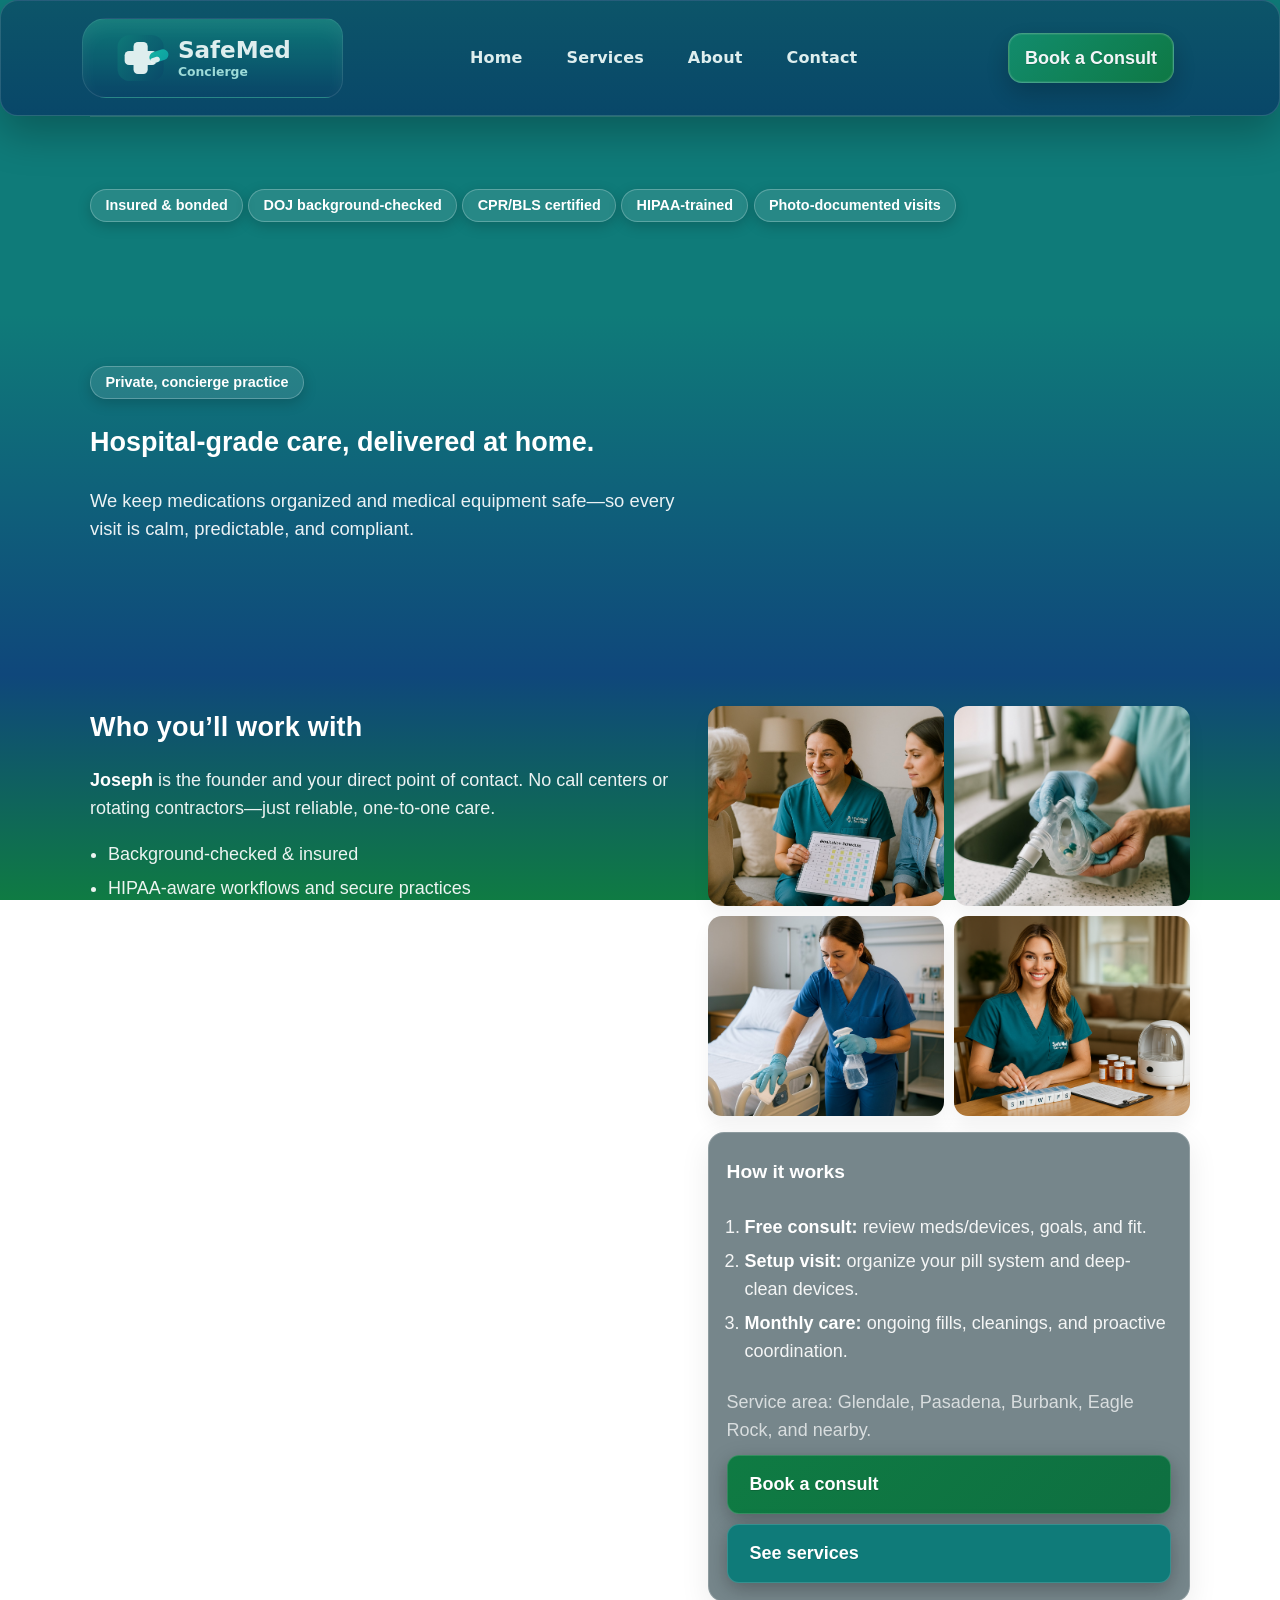
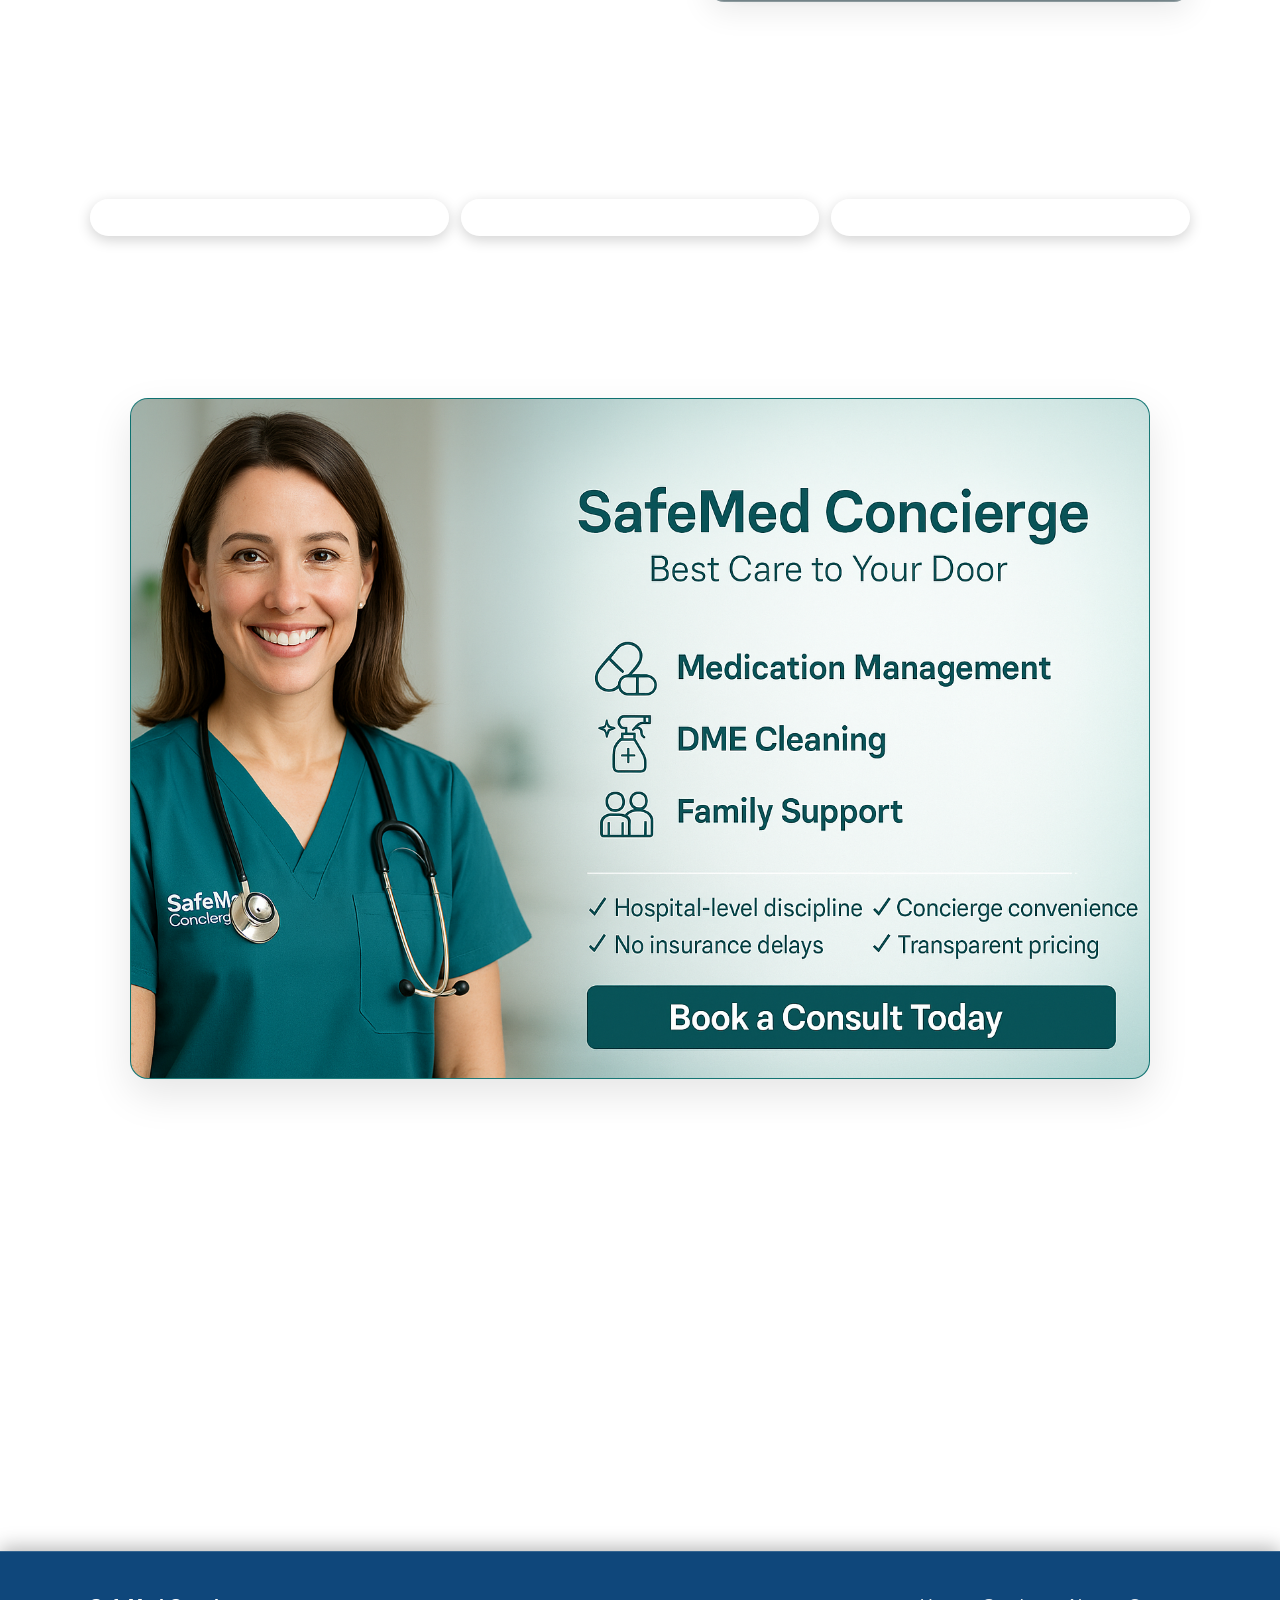
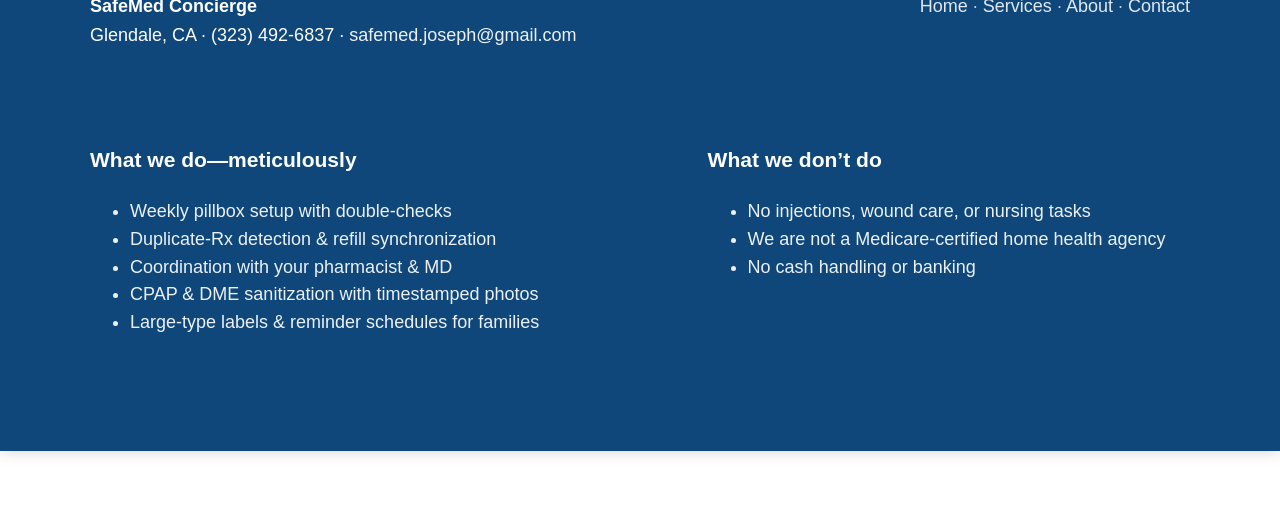
==== about.html @ 83e32b8a "Add files via upload" ====
<!DOCTYPE html>

<html lang="en">
<head>
<meta name="description" content="We combine hospital-level discipline with concierge convenience to help Glendale families manage medications and DME safely.">
  
<!-- Google tag (gtag.js) -->
<script async src="https://www.googletagmanager.com/gtag/js?id=G-FXK9SQSBC2"></script>
<script>
  window.dataLayer = window.dataLayer || [];
  function gtag(){dataLayer.push(arguments);}
  gtag('js', new Date());

  gtag('config', 'G-FXK9SQSBC2');
</script>

<meta charset="utf-8"/>
<meta content="width=device-width, initial-scale=1" name="viewport"/>
<title>About • SafeMed Concierge</title>
<link href="assets/favicon.svg" rel="icon" type="image/svg+xml"/>
<link href="styles.css" rel="stylesheet"/>
<link rel="stylesheet" href="safemed-theme-ART.css?v=20250924">
  <link rel="stylesheet" href="safemed-user-tweaks.css">
</head>
<body>
<!-- SAME HEADER AS HOME -->
<header class="container header-elevated">
  <div class="nav">
    <a class="brand" href="index.html" aria-label="SafeMed home">
      <img src="assets/safemed-logo-final.svg" alt="SafeMed Concierge" style="height:56px;vertical-align:middle">
    </a>

    <nav id="site-nav" class="links" role="navigation">
      <a href="index.html">Home</a>
      <a href="services.html">Services</a>
      <a href="about.html">About</a>
      <a href="contact.html">Contact</a>
    </nav>

    <!-- Right-side controls (desktop+mobile) -->
    <button class="btn cta menu-btn nav-toggle" aria-label="Open menu" aria-controls="site-nav" aria-expanded="false">
      Menu
    </button>
    <a class="btn cta" href="contact.html#book">Book a Consult</a>
  </div>
</header>
<section class="section trust-strip" aria-label="Trust and credentials">
  <div class="container pills">
    <span class="badge">Insured &amp; bonded</span>
    <span class="badge">DOJ background-checked</span>
    <span class="badge">CPR/BLS certified</span>
    <span class="badge">HIPAA-trained</span>
    <span class="badge">Photo-documented visits</span>
  </div>
</section>

<main>
<!-- Hero -->
<section class="section">
<div class="container">
<span class="badge">Private, concierge practice</span>
<h1>Hospital-grade care, delivered at home.</h1>
<p class="lead">We keep medications organized and medical equipment safe—so every visit is calm, predictable, and compliant.</p>
</div>
</section>
<!-- Two-column story + mosaic images -->
<section class="section">
<div class="container grid two">
<div>
<h2>Who you’ll work with</h2>
<p><strong>Joseph</strong> is the founder and your direct point of contact. No call centers or rotating contractors—just reliable, one-to-one care.</p>
<ul class="checklist">
<li>Background-checked &amp; insured</li>
<li>HIPAA-aware workflows and secure practices</li>
<li>Clear documentation after each visit</li>
</ul>
<h2 style="margin-top:24px">Why families choose SafeMed</h2>
<ul class="bullets">
<li><strong>Medication confidence:</strong> weekly pillbox setup, refills &amp; changes, MD/pharmacy coordination, family updates.</li>
<li><strong>DME protected:</strong> hospital-level cleaning for CPAP, nebulizers, mobility gear, and hospital beds.</li>
<li><strong>Concierge access:</strong> fast responses by text/email and predictable scheduling.</li>
</ul>
</div>
<!-- Right column: image mosaic + CTA card -->
<aside>
<div class="about-mosaic">
<img alt="Explaining medication plan to family" src="assets/gallery-01-family-education.jpg"/>
<img alt="Cleaning a CPAP mask" src="assets/gallery-03-cpap-cleaning-sink.jpg"/>
<img alt="Disinfecting hospital bed rail" src="assets/gallery-04-hospital-bed-cleaning-wide.jpg"/>
<!-- REPLACED TILE #4: use a real photo, not the screenshot -->
<img alt="Weekly pillbox setup and medication management" src="assets/PILLORGANIZING.png"/>
</div>
<div class="card" style="padding:18px;margin-top:16px">
<h3>How it works</h3>
<ol class="steps">
<li><strong>Free consult:</strong> review meds/devices, goals, and fit.</li>
<li><strong>Setup visit:</strong> organize your pill system and deep-clean devices.</li>
<li><strong>Monthly care:</strong> ongoing fills, cleanings, and proactive coordination.</li>
</ol>
<p class="muted" style="margin-top:8px">Service area: Glendale, Pasadena, Burbank, Eagle Rock, and nearby.</p>
<div class="stack">
<a class="btn" href="contact.html#book">Book a consult</a>
<a class="btn secondary" href="services.html">See services</a>
</div>
</div>
</aside>
</div>
</section>
<!-- Standards -->
<section class="section">
<div class="container">
<h2>Standards &amp; safety</h2>
<div class="grid" style="grid-template-columns:repeat(3,minmax(0,1fr));gap:12px">
<div class="pill">• Licensed &amp; background-checked</div>
<div class="pill">• HIPAA-aware workflows</div>
<div class="pill">• Hospital-grade cleaning</div>
</div>
</div>
</section>
</main>
<!-- Footer -->

<!-- SM:ABOUT -->
<section class="section">
  <div class="container">
    <figure class="hero"><img src="SAFEMEDABOUTINFO.png" alt="About SafeMed"></figure>
  </div>
</section>
<section class="section">
  <div class="container">
    <h2>Why families choose SafeMed</h2>
    <p class="lead">We combine hospital-level discipline with concierge convenience—without the wait.</p>
    <ul>
      <li><strong>Consistency:</strong> Systems that never let doses slip.</li>
      <li><strong>Safety:</strong> Medical-grade cleaning for the devices your loved one depends on.</li>
      <li><strong>Trust:</strong> Clear communication with families and providers.</li>
    </ul>
  </div>
</section>
<footer class="footer">
<div class="container grid" style="grid-template-columns:1fr auto">
<div>
<strong>SafeMed Concierge</strong><br/>
        Glendale, CA · (323) 492-6837 · <a href="mailto:safemed.joseph@gmail.com">safemed.joseph@gmail.com</a>
</div>
<nav class="muted">
<a href="index.html">Home</a> ·
        <a href="services.html">Services</a> ·
        <a aria-current="page" href="about.html">About</a> ·
        <a href="contact.html">Contact</a>
</nav>
</div>

<section class="section scope" aria-label="Scope of services">
  <div class="container grid two">
    <div>
      <h3>What we do—meticulously</h3>
      <ul>
        <li>Weekly pillbox setup with double-checks</li>
        <li>Duplicate-Rx detection &amp; refill synchronization</li>
        <li>Coordination with your pharmacist &amp; MD</li>
        <li>CPAP &amp; DME sanitization with timestamped photos</li>
        <li>Large-type labels &amp; reminder schedules for families</li>
      </ul>
    </div>
    <div>
      <h3>What we don’t do</h3>
      <ul>
        <li>No injections, wound care, or nursing tasks</li>
        <li>We are not a Medicare-certified home health agency</li>
        <li>No cash handling or banking</li>
      </ul>
    </div>
  </div>
</section>


<div class="sticky-cta" role="region" aria-label="Quick actions">
  <a href="tel:+13234926837" data-ga="call_click">Call</a>
  <a href="sms:+13234926837" data-ga="sms_click">Text</a>
  <a href="contact.html#book" data-ga="consult_click">Free 30-min consult</a>
</div>
<script>
  document.body.classList.add('has-sticky-padding');
</script>

</footer>
<!-- Auto-highlight active nav (works on every page) -->
<script>
    (function() {
      var path = location.pathname.split('/').pop() || 'index.html';
      document.querySelectorAll('.links a').forEach(function(a){
        var href = a.getAttribute('href');
        if (!href) return;
        var clean = href.split('#')[0];
        if (path === clean || (path === 'index.html' && clean === './')) {
          a.classList.add('active');
          a.setAttribute('aria-current','page');
        }
      });
    })();
  <script src="script.js?v=3">
  </script>
</body>
</html>
---- styles.css ----
*{ box-sizing: border-box; }
html{ scroll-behavior: smooth; }
:root{
  --accent: #0c7e80;
  --accent-2: #129ca0;
  --text: #000000;
  --muted: #333333;
  --bg: #ffffff;
  --card: #eaf7f6;
}
body{ font-size: 18px; line-height: 1.7; margin:0; font-family: Inter, system-ui, -apple-system, Segoe UI, Roboto, Arial; color:var(--text); background: #0F7B79 !important;var(--bg); line-height:1.6; }
img{ max-width:100%; height:auto; display:block; }
a{ color:#000; text-decoration:none; }
a:hover{ text-decoration:underline; }
.container{ width:min(1100px,92%); margin-inline:auto; }
.section{ padding: clamp(40px, 6vw, 96px) 0; }
.grid{ display:grid; gap: clamp(16px, 2vw, 28px); }
.btn{
  display:inline-block; padding:14px 22px; border-radius:12px; font-weight:700;
  border:2px solid var(--accent); color:#fff; background: #0F7B79 !important;var(--accent);
  transition: transform .15s ease, box-shadow .2s ease, background .2s ease, color .2s ease;
  box-shadow: 0 6px 18px rgba(0,0,0,.10);
}
.btn.secondary{ background: #0F7B79 !important; #fff; color:#000; border-color:#000; }
.badge{ display:inline-flex; align-items:center; gap:8px; font-weight:600; font-size:.9rem; padding:8px 12px; border-radius:999px; background: #0F7B79 !important; var(--card); color:#000; border:1px solid #c8e8e5; }
header.site{ position:sticky; top:0; z-index:50; backdrop-filter:saturate(150%) blur(6px); background: #0F7B79 !important; rgba(255,255,255,.9); border-bottom:1px solid #e6e8eb; }
.nav{ display:flex; align-items:center; justify-content:space-between; padding:18px 0; }
.nav a.logo{ font-weight:800; font-size:1.25rem; letter-spacing:.3px; color:#000; }
.nav ul{ list-style:none; display:flex; gap:20px; margin:0; padding:0; }
.nav li a{ color:#000; font-weight:600; padding:8px 12px; border-radius:10px; }
.nav li a:hover,.nav li a.active{ background: #0F7B79 !important; var(--card); }
.nav .cta{ margin-left: 8px; }
.mobile-toggle{ display:none; border:0; background: #0F7B79 !important;var(--card); padding:10px 12px; border-radius:10px; }
.mobile-panel{ display:none; } /* hide by default on desktop */
@media (max-width: 860px){
  .nav ul{ display:none; }
  .mobile-toggle{ display:inline-flex; }
  .mobile-panel{ display:none; position:fixed; inset:64px 12px auto 12px; background: #0F7B79 !important;var(--bg); border:1px solid #e6e8eb; border-radius:14px; padding:12px; box-shadow:0 24px 60px rgba(0,0,0,.18); }
  .mobile-panel.open{ display:block; }
  .mobile-panel a{ display:block; padding:14px; border-radius:10px; font-weight:600; color:#000; }
  .mobile-panel a + a{ margin-top:6px; }
  .mobile-panel .btn{ width:100%; text-align:center; margin-top:8px; }
}
.hero{ position:relative; overflow:clip; }
.hero-inner{ display:grid; gap:28px; align-items:center; grid-template-columns: 1.1fr .9fr; }
.hero h1{ font-size: clamp(34px, 5.2vw, 60px); line-height:1.08; letter-spacing:-.02em; margin:0; }
.hero p.lead{ font-size: clamp(16px, 1.6vw, 20px); color: var(--muted); margin:10px 0 0; }
.hero-figure{ border-radius:22px; overflow:hidden; background: #0F7B79 !important; var(--card); box-shadow:0 20px 50px rgba(0,0,0,.12); }
.hero-figure img{ width:100%; height:100%; object-fit:cover; aspect-ratio: 4/3; }
.hero-cta{ display:flex; gap:12px; flex-wrap:wrap; align-items:center; }
@media (max-width:980px){ .hero-inner{ grid-template-columns:1fr; } .hero-figure img{ aspect-ratio:16/10; } }
.cards{ grid-template-columns: repeat(3, 1fr); }
.card{ background: #0F7B79 !important; var(--card); border:1px solid #c8e8e5; border-radius:18px; padding:22px; display:flex; flex-direction:column; gap:10px; color:#000; }
.card h3{ margin:4px 0 0; font-size:1.2rem; }
.card p{ color: var(--muted); margin:0; }
.card .more{ margin-top:auto; font-weight:700; }
@media (max-width:900px){ .cards{ grid-template-columns:1fr 1fr; } }
@media (max-width:600px){ .cards{ grid-template-columns:1fr; } }
.split{ grid-template-columns:1fr 1fr; align-items:center; }
.split .visual{ border-radius:20px; overflow:hidden; background: #0F7B79 !important; var(--card); }
.split .visual img{ aspect-ratio:3/2; object-fit:cover; }
@media (max-width:900px){ .split{ grid-template-columns:1fr; } }
.pricing{ grid-template-columns: repeat(3, 1fr); }
.price{ background: #0F7B79 !important; var(--card); border:1px solid #c8e8e5; border-radius:18px; padding:22px; color:#000; }
.price h3{ margin:0; font-size:1.3rem; }
.price .num{ font-size:2rem; font-weight:800; margin:8px 0; }
.price ul{ margin:0; padding-left:18px; color: var(--muted); }
.price .btn{ width:100%; text-align:center; margin-top:12px; }
@media (max-width:900px){ .pricing{ grid-template-columns:1fr; } }

.quote{ background: #0F7B79 !important; var(--card); border:1px solid #c8e8e5; border-radius:18px; padding:22px; color:#000; }
.quote p{ margin:0; color: var(--muted); }
@media (max-width:900px){  }
.gallery{ grid-template-columns: repeat(4, 1fr); }
.gallery a{ border-radius:14px; overflow:hidden; border:1px solid #c8e8e5; background: #0F7B79 !important; var(--card); }
.gallery img{ aspect-ratio:1/1; object-fit:cover; }
@media (max-width:1024px){ .gallery{ grid-template-columns: repeat(3, 1fr); } }
@media (max-width:720px){ .gallery{ grid-template-columns: repeat(2, 1fr); } }
.contactbox{ background: #0F7B79 !important; linear-gradient(180deg, color-mix(in srgb, var(--accent) 20%, transparent), transparent 60%); border:1px solid #c8e8e5; border-radius:22px; padding: clamp(18px, 3vw, 28px); }
.contactbox .row{ display:grid; grid-template-columns:1fr 1fr; gap:18px; }
.contactbox input,.contactbox textarea{ width:100%; padding:12px 14px; border-radius:10px; border:1px solid #d7dadd; background: #0F7B79 !important;#fff; color:#000; }
.contactbox label{ font-weight:600; }
@media (max-width:720px){ .contactbox .row{ grid-template-columns:1fr; } }
.footer{ padding:40px 0; border-top:1px solid #e6e8eb; color:#333; }
.footer .cols{ display:grid; grid-template-columns:2fr 1fr 1fr; gap:20px; }
.footer a{ color:inherit; }
@media (max-width:860px){ .footer .cols{ grid-template-columns:1fr; } }

@media (max-width: 600px){ h1{ font-size: clamp(30px, 8vw, 44px);} }

/* Badge & card polish */
.card .badge{ align-self:flex-start; margin-bottom: 6px; background: #0F7B79 !important;#e6f4f3; border:1px solid #9fd7d2; color:#000; }
.card h3{ margin-top: 6px; }
.card p{ color:#2e2e2e; }
.card .more{ display:inline-block; margin-top: 10px; }

/* Calendly sizing */
.calendly-inline-widget{ border:1px solid #e6e8eb; border-radius:14px; background: #0F7B79 !important;#fff; }
@media (max-width: 860px){
  .calendly-inline-widget{ height: 920px !important; }
  .grid[style*="grid-template-columns:1.2fr"]{ grid-template-columns: 1fr !important; }
}


/* Equal-height pricing cards */
.pricing .grid{ align-items: stretch; }
.price{ display: flex; flex-direction: column; height: 100%; }
.price h3{ margin-bottom: 8px; }
.price .num{ margin: 6px 0 12px; }
.price ul{ margin: 0 0 18px 0; }
.price .btn{ margin-top: auto; } /* push CTA to bottom so all buttons line up */


/* Testimonials */
.testimonials .quote{background: #0F7B79 !important;#f5fbfb;border:1px solid #d8efed;border-radius:16px;padding:18px;box-shadow:0 10px 18px rgba(0,0,0,.04)}
.testimonials .quote p{margin:0 0 10px 0; font-size:1.02rem; line-height:1.55}
.testimonials .quote footer{color:#4b5563}
@media (max-width: 860px){
  .testimonials .grid{grid-template-columns:1fr !important}
}

/* Contact layout */

.card.mini{background: #0F7B79 !important;#f5fbfb;border:1px solid #d8efed;border-radius:16px;padding:14px;box-shadow:0 10px 18px rgba(0,0,0,.04);text-decoration:none;color:inherit}
.card.mini h4{margin:0 0 6px 0}
.contact-layout{display:grid;grid-template-columns:1fr 1fr;gap:28px;align-items:start}
.contact-pane h2{margin-top:0}
.contactbox form .row{display:grid;grid-template-columns:repeat(2,minmax(0,1fr));gap:12px}
.contactbox input,.contactbox select,.contactbox textarea{width:100%;padding:12px 12px;border:1px solid #d8e0e5;border-radius:12px;background: #0F7B79 !important;#fff}
.contactbox label{font-weight:600}
.contactbox .hint{color:#6b7280;display:block;margin-top:6px}
.muted{color:#6b7280}
.calendly-inline-widget{border:1px solid #e6e8eb;border-radius:14px;background: #0F7B79 !important;#fff}
@media (max-width: 980px){
  .contact-layout{grid-template-columns:1fr}
  .contactbox form .row{grid-template-columns:1fr}
  .calendly-inline-widget{height:980px !important}
}


/* ---- Added by SafeMed update: About + Contact components ---- */
.grid.two{ display:grid; grid-template-columns: 1.1fr .9fr; gap:28px; align-items:start; }
.stack{ display:flex; flex-direction:column; gap:10px; }
.card{ background: #0F7B79 !important;#fff; border:1px solid #e6e8eb; border-radius:16px; box-shadow:0 12px 20px rgba(0,0,0,.05); }
.card .btn{ width:100%; }
.pill{ background: #0F7B79 !important;#f5fbfb; border:1px solid #d8efed; border-radius:999px; padding:8px 12px; display:inline-block; }
.checklist,.bullets,.steps{ margin:10px 0 0 0; padding-left:18px; }
.checklist li,.bullets li,.steps li{ margin:6px 0; }
.lead{ font-size:1.15rem; line-height:1.7; max-width: 60ch; }

/* Contact actions */
.contact-actions{ display:grid; grid-template-columns: repeat(3, minmax(0,1fr)); gap:14px; margin:18px 0 26px; }
.btn.btn-lg{ font-weight:700; padding:14px 18px; border-radius:14px; text-align:center; }
.btn.secondary{ background: #0F7B79 !important;#fff; border:1px solid #cbd5df; color:#0b4c4a; }
.btn.secondary:hover{ background: #0F7B79 !important;#f7fbfb; }

/* Contact layout */
.contact-layout{ display:grid; grid-template-columns: 1fr 1fr; gap:28px; }
.contactbox form .row{ display:grid; grid-template-columns: repeat(2, minmax(0,1fr)); gap:12px; }
.contactbox input,.contactbox select,.contactbox textarea{ width:100%; padding:12px; border:1px solid #d8e0e5; border-radius:12px; background: #0F7B79 !important;#fff; }
.contactbox label{ font-weight:600; }
.muted{ color:#6b7280; }
.calendly-inline-widget{ border:1px solid #e6e8eb; border-radius:14px; background: #0F7B79 !important;#fff; }

@media (max-width: 980px){
  .grid.two{ grid-template-columns: 1fr; }
  .contact-layout{ grid-template-columns: 1fr; }
  .contact-actions{ grid-template-columns: 1fr; }
  .contactbox form .row{ grid-template-columns: 1fr; }
  .calendly-inline-widget{ height:980px !important; }
}


/* ==== SafeMed additions (About + Contact) ==== */

/* Active nav styling helper (works with class="active" OR aria-current) */
.links a.active,.links a[aria-current="page"]{
  background: #0F7B79 !important; #e8f8f6;
  color: #0b4c4a;
  border-radius: 10px;
  padding: 6px 12px;
}

/* Utilities */
.lead{ font-size: 1.15rem; line-height: 1.7; max-width: 60ch; }
.stack{ display: flex; flex-direction: column; gap: 10px; }
.card{ background: #0F7B79 !important;#fff; border:1px solid #e6e8eb; border-radius:16px; box-shadow:0 12px 20px rgba(0,0,0,.06); }
.pill{ background: #0F7B79 !important;#f5fbfb; border:1px solid #d8efed; border-radius:999px; padding:8px 12px; display:inline-block; }

/* About layout */
.grid.two{ display:grid; grid-template-columns: 1.1fr .9fr; gap: 28px; align-items: start; }
.checklist,.bullets,.steps{ margin: 10px 0 0 0; padding-left: 18px; }
.checklist li,.bullets li,.steps li{ margin: 6px 0; }
@media (max-width: 980px){ .grid.two{ grid-template-columns: 1fr; } }

/* Contact actions (big buttons) */
.contact-actions{ display:grid; grid-template-columns: repeat(3, minmax(0,1fr)); gap: 14px; margin: 18px 0 26px; }
.btn.btn-lg{ font-weight: 700; padding: 14px 18px; border-radius: 14px; text-align: center; }
.btn.secondary{ background: #0F7B79 !important;#fff; border:1px solid #cbd5df; color:#0b4c4a; }
.btn.secondary:hover{ background: #0F7B79 !important;#f7fbfb; }

/* Contact form + Calendly layout */
.contact-layout{ display:grid; grid-template-columns: 1fr 1fr; gap: 28px; align-items: start; }
.contactbox form .row{ display:grid; grid-template-columns: repeat(2, minmax(0,1fr)); gap: 12px; }
.contactbox input,.contactbox select,.contactbox textarea{ width:100%; padding:12px; border:1px solid #d8e0e5; border-radius:12px; background: #0F7B79 !important;#fff; }
.contactbox label{ font-weight: 600; }
.muted{ color:#6b7280; }
.calendly-inline-widget{ border:1px solid #e6e8eb; border-radius:14px; background: #0F7B79 !important;#fff; }

@media (max-width: 980px){
  .contact-actions{ grid-template-columns: 1fr; }
  .contact-layout{ grid-template-columns: 1fr; }
  .contactbox form .row{ grid-template-columns: 1fr; }
  .calendly-inline-widget{ height: 980px !important; }
}


/* Active nav helper — identical look across pages */
.links a.active,.links a[aria-current="page"]{
  background: #0F7B79 !important;#e8f8f6;
  color:#0b4c4a;
  border-radius:10px;
  padding:6px 12px;
}

/* Layout utilities */
.lead{ font-size:1.15rem; line-height:1.7; max-width:60ch; }
.stack{ display:flex; flex-direction:column; gap:10px; }
.card{ background: #0F7B79 !important;#fff; border:1px solid #e6e8eb; border-radius:16px; box-shadow:0 12px 20px rgba(0,0,0,.06); }
.pill{ background: #0F7B79 !important;#f5fbfb; border:1px solid #d8efed; border-radius:999px; padding:8px 12px; display:inline-block; }

/* About */
.grid.two{ display:grid; grid-template-columns:1.1fr .9fr; gap:28px; align-items:start; }
.about-mosaic{
  display:grid; grid-template-columns:1fr 1fr; gap:10px;
}
.about-mosaic img{
  width:100%; height:200px; object-fit:cover; border-radius:14px;
  box-shadow:0 10px 18px rgba(0,0,0,.05);
}
@media (max-width:980px){
  .grid.two{ grid-template-columns:1fr; }
  .about-mosaic img{ height:160px; }
}

/* Contact big buttons + layout */
.contact-actions{ display:grid; grid-template-columns:repeat(3,minmax(0,1fr)); gap:14px; margin:18px 0 26px; }
.btn.btn-lg{ font-weight:700; padding:14px 18px; border-radius:14px; text-align:center; }
.btn.secondary{ background: #0F7B79 !important;#fff; border:1px solid #cbd5df; color:#0b4c4a; }
.btn.secondary:hover{ background: #0F7B79 !important;#f7fbfb; }

.contact-layout{ display:grid; grid-template-columns:1fr 1fr; gap:28px; align-items:start; }
.contactbox form .row{ display:grid; grid-template-columns:repeat(2,minmax(0,1fr)); gap:12px; }
.contactbox input,.contactbox select,.contactbox textarea{ width:100%; padding:12px; border:1px solid #d8e0e5; border-radius:12px; background: #0F7B79 !important;#fff; }
.contactbox label{ font-weight:600; }
.muted{ color:#6b7280; }
.calendly-inline-widget{ border:1px solid #e6e8eb; border-radius:14px; background: #0F7B79 !important;#fff; }

@media (max-width:980px){
  .contact-actions{ grid-template-columns:1fr; }
  .contact-layout{ grid-template-columns:1fr; }
  .contactbox form .row{ grid-template-columns:1fr; }
  .calendly-inline-widget{ height:980px !important; }
}


/* Active nav, consistent across pages */
.links a.active,.links a[aria-current="page"]{
  background: #0F7B79 !important;#e8f8f6;
  color:#0b4c4a;
  border-radius:10px;
  padding:6px 12px;
}

/* About layout + mosaic */
.grid.two{display:grid;grid-template-columns:1.1fr .9fr;gap:28px;align-items:start}
.about-mosaic{display:grid;grid-template-columns:1fr 1fr;gap:10px}
.about-mosaic img{width:100%;height:200px;object-fit:cover;border-radius:14px;box-shadow:0 10px 18px rgba(0,0,0,.05)}
@media (max-width:980px){.grid.two{grid-template-columns:1fr}.about-mosaic img{height:160px}}


/* --- UNIFIED ACTIVE TAB --- */
.nav .links a{ border-radius: 12px; padding: 6px 12px; }
.nav .links a.active,.nav .links a[aria-current="page"]{
  background: #0F7B79 !important; #e8f8f6 !important;
  color: #0b4c4a !important;
  box-shadow: inset 0 0 0 1px rgba(11,76,74,.08);
}

/* optional: subtle hover for non-active tabs */
.nav .links a:not(.active):hover{ background: #0F7B79 !important; rgba(11,76,74,.06); }


/* -------- NAV: Uniform text + active "shelf" pill -------- */
.nav{ display:flex; align-items:center; justify-content:space-between; gap:20px; }
.nav .links{ display:flex; align-items:center; gap:28px; }

.nav .links a{
  display:inline-flex; align-items:center; justify-content:center;
  padding:8px 14px; border-radius:12px;
  font-size:16px; line-height:1; font-weight:600; letter-spacing:.01em;
  color:#0a0f14; text-decoration:none; transition:all .18s ease;
}

/* Hover for non-active */
.nav .links a:not(.active):hover{ background: #0F7B79 !important;rgba(11,76,74,.06); }

/* Active mint pill + little shelf shadow */
.nav .links a.active,.nav .links a[aria-current="page"]{
  background: #0F7B79 !important;#e8f8f6; color:#0b4c4a;
  box-shadow:
    0 1px 0 rgba(11,76,74,.05) inset,
    0 10px 18px rgba(11,76,74,.14); /* <-- the small "shelf" */
}

/* CTA stays teal, consistent sizing */
.btn.cta{
  padding:14px 22px; border-radius:14px; font-weight:700;
  background: #0F7B79 !important;#0f7b79; color:#fff; text-decoration:none;
  box-shadow:0 14px 26px rgba(15,123,121,.25);
}
.btn.cta:hover{ filter:brightness(1.06); }

/* Optional: a faint bar shadow under the whole header */


/* Mobile button resize */
@media (max-width: 768px){
  .btn.cta{
    font-size: 15px;
    padding: 10px 16px;
    border-radius: 10px;
  }
}

/* Page background */
body{
  background: #0F7B79 !important; linear-gradient(180deg, #f9fdfd 0%, #f1f8f8 100%);
  background-attachment: fixed;
  font-family: 'Inter', sans-serif;
}

/* ============ Background (force it) ============ */
html, body {
  min-height: 100%;
  background: #0F7B79 !important;
    radial-gradient(900px 520px at 15% -10%, #f0faf8 0%, transparent 60%),
    radial-gradient(1100px 700px at 115% -20%, #eef7f6 0%, transparent 70%),
    linear-gradient(180deg, #fbfefe 0%, #f3f9f8 100%);
  background-attachment: fixed !important;
}

/* ============ Nav base ============ */
.nav{display:flex;align-items:center;justify-content:space-between;gap:18px}
.nav .links{display:flex;align-items:center;gap:28px}
.nav .links a{
  display:inline-flex;align-items:center;justify-content:center;
  padding:8px 14px;border-radius:12px;
  font:600 16px/1 system-ui,-apple-system,"Segoe UI",Roboto,Inter,sans-serif;
  color:#0a0f14;text-decoration:none;transition:all .18s
}
.nav .links a:not(.active):hover{background: #0F7B79 !important;rgba(11,76,74,.06)}
.nav .links a.active,
.nav .links a[aria-current="page"]{
  background: #0F7B79 !important;#e8f8f6;color:#0b4c4a;
  box-shadow:0 1px 0 rgba(11,76,74,.05) inset,0 10px 18px rgba(11,76,74,.14)
}
.header-elevated{box-shadow:0 12px 24px -18px rgba(0,0,0,.25)}

/* CTA + Menu button (same size) */
.btn.cta{
  padding:14px 22px;border-radius:14px;font-weight:700;
  background: #0F7B79 !important;#0f7b79;color:#fff;text-decoration:none;border:0;cursor:pointer;
  box-shadow:0 14px 26px rgba(15,123,121,.25)
}
.btn.cta:hover{filter:brightness(1.06)}
.menu-btn{display:none} /* hidden on desktop */

/* MOBILE */
@media (max-width:768px){
  .menu-btn{display:inline-block}
  .btn.cta{font-size:15px;padding:10px 16px;border-radius:10px} /* both buttons shrink */
  .nav{gap:10px}

  /* dropdown menu sheet */
  .nav .links{
    position:fixed; top:72px; right:16px; left:16px; z-index:1000;
    flex-direction:column; gap:10px; padding:14px;
    background: #0F7B79 !important;#fff; border:1px solid #e6e8eb; border-radius:16px;
    box-shadow:0 24px 40px rgba(0,0,0,.12);
    transform:translateY(-12px); opacity:0; pointer-events:none; transition:.18s
  }
  .nav .links.open{transform:translateY(0); opacity:1; pointer-events:auto}
  .nav .links a{width:100%; justify-content:flex-start; padding:12px 14px; font-size:16px}
  body.no-scroll{overflow:hidden}
}

body {
  background: #0F7B79 !important; url('A_digital_image_features_a_deep_red_textured_backg.png') no-repeat center center fixed;
  background-size: cover;
}

body, p, h1, h2, h3, h4, h5, h6, a, li, span { color: #FFFFFF !important; }

/* ---- Mobile Dropdown Menu Fix ---- */
@media (max-width: 768px) {
  nav ul {
    background-color: #ffffff !important; /* white background */
    border-radius: 6px;
    box-shadow: 0px 4px 12px rgba(0,0,0,0.1);
  }

  nav ul li a {
    color: #0F7B79 !important; /* teal brand color */
    font-weight: 600;
  }

  nav ul li a:hover {
    background-color: #f0f0f0; /* light gray hover */
    color: #0F477 !important; /* darker teal */
  }
}


/* Sticky CTA */
.sticky-cta{position:fixed;bottom:0;left:0;right:0;z-index:999;background:#0F7B79;color:#fff;display:flex;gap:12px;justify-content:center;align-items:center;padding:10px 12px;box-shadow:0 -4px 12px rgba(0,0,0,.15)}
.sticky-cta a{color:#fff;text-decoration:none;border:1px solid rgba(255,255,255,.6);padding:8px 12px;border-radius:8px;font-weight:600}
@media (min-width:900px){.sticky-cta{display:none}}
body.has-sticky-padding{padding-bottom:64px}


/* Mobile safe-area refinements */
@media (max-width: 899px){
  .sticky-cta{
    padding-bottom: calc(10px + env(safe-area-inset-bottom));
  }
  body.has-sticky-padding{
    padding-bottom: calc(72px + env(safe-area-inset-bottom));
  }
}
/* Prevent overlap with page footer buttons */
.footer { padding-bottom: 24px; }
---- safemed-theme-ART.css ----
/* === SafeMed ART Override (2025-09-24) ===
   Palette: #0F7B79 (teal), #0F477B (navy), #0F7B43 (green)
   Goal: Only color changes, keep layout. Highest precedence via !important.
*/
:root{
  --sm-teal:#0F7B79;
  --sm-navy:#0F477B;
  --sm-green:#0F7B43;
  --sm-text:#ffffff;
  --sm-dim:rgba(255,255,255,.85);
  --sm-glass:rgba(255,255,255,.08);
  --sm-line:rgba(255,255,255,.18);
}

/* Global text white & base bg fallback */
html, body{ color:var(--sm-text) !important; background:var(--sm-teal) !important; }
body *{ color:var(--sm-text) !important; }
a{ color:var(--sm-text) !important; }
a:hover{ opacity:.92; }

/* Header / nav */
header, .site-header, .header, .header-elevated, .topbar, nav, .navbar{
  background:var(--sm-navy) !important;
  border-bottom:1px solid var(--sm-line) !important;
}

/* Hero */
.hero, .hero-section, .masthead, .hero-wrap, .page-hero{
  background:
    radial-gradient(1000px 500px at 20% -10%, rgba(255,255,255,.12), transparent 60%),
    var(--sm-teal) !important;
  box-shadow: inset 0 -1px 0 var(--sm-line);
}

/* Footer */
footer, .site-footer{
  background:var(--sm-green) !important;
  border-top:1px solid var(--sm-line) !important;
}

/* Alternating main sections – Teal → Navy → Green */
main > section:nth-of-type(3n+1){ background:var(--sm-teal) !important; }
main > section:nth-of-type(3n+2){ background:var(--sm-navy) !important; }
main > section:nth-of-type(3n){   background:var(--sm-green) !important; }

/* Page-specific (only applies if present) */
#about, .about, .story{ background:var(--sm-navy) !important; }
#services, .services{ background:var(--sm-green) !important; }
#plans, .plans, #pricing, .pricing{ background:var(--sm-teal) !important; }
#contact, .contact{ background:var(--sm-navy) !important; }
#testimonials, .testimonials{ background:var(--sm-teal) !important; }

/* Neutralize lingering light surfaces so content isn't floating white */
.white, .bg-white, .bg-light, .surface, .card-surface,
*[style*="background: #fff"],
*[style*="background:#fff"],
*[style*="background-color: #fff"],
*[style*="background-color:#fff"]{
  background:var(--sm-glass) !important;
  color:var(--sm-text) !important;
}
/* Cards / panels / boxes */
.card, .box, .panel, .feature, .pricing-card, .testimonial,
.cta-box, .info-box, .plan, .service-card, .grid-card{
  background:var(--sm-glass) !important;
  border:1px solid var(--sm-line) !important;
  box-shadow:0 6px 24px rgba(0,0,0,.25);
}

/* Buttons */
button, .btn, .button, .cta, .cta-button, input[type="submit"]{
  background:linear-gradient(135deg, var(--sm-teal), var(--sm-green)) !important;
  border:1px solid var(--sm-line) !important;
}
button:hover, .btn:hover, .button:hover, .cta:hover, .cta-button:hover, input[type="submit"]:hover{
  background:linear-gradient(135deg, var(--sm-green), var(--sm-teal)) !important;
}

/* Forms */
input, textarea, select{
  background:rgba(0,0,0,.25) !important;
  border:1px solid var(--sm-line) !important;
  color:var(--sm-text) !important;
}
::placeholder{ color:rgba(255,255,255,.75) !important; }

/* Tables and dividers */
table, th, td{ border-color:var(--sm-line) !important; }
thead, th{ background:var(--sm-navy) !important; }
hr{ border-color:var(--sm-line) !important; opacity:1 !important; }



/* === Hotfix: Header bar width & corners; container backgrounds (2025-09-24) === */
/* Make header/nav a full-width solid bar without rounded corners or inner boxes */
header, .site-header, .header, .header-elevated, .topbar, nav, .navbar {
  background: var(--sm-navy) !important;
  border-radius: 0 !important;
  box-shadow: none !important;
}

/* Any nested container inside header should be transparent so the bar isn't a rounded box */
header .container, .site-header .container, nav .container, .navbar .container {
  background: transparent !important;
  box-shadow: none !important;
  border: 0 !important;
}

/* Remove any stray background/border on logo area so it sits on the navy bar cleanly */
.logo, .brand, .site-brand, .brand-wrap {
  background: transparent !important;
  border: 0 !important;
  box-shadow: none !important;
}

/* Ensure body doesn't tint the top behind header */
html, body {
  background: linear-gradient(180deg, #0F7B79 0%, #0F7B79 35%, #0F477B 75%, #0F7B43 100%) fixed !important;
}

/* Hero spacing surfaces stay transparent (no green/teal boxes) */
.hero, .hero-section, .masthead, .hero-wrap, .page-hero {
  background:
    radial-gradient(1000px 500px at 20% -10%, rgba(255,255,255,.10), transparent 60%),
    var(--sm-teal) !important;
}

/* Prevent pill/badge shells from turning opaque teal; keep glass look */
.badge, .pill, .tag {
  background: rgba(255,255,255,0.10) !important;
  border: 1px solid rgba(255,255,255,0.22) !important;
}

/* Keep buttons readable on any section color */
button, .btn, .button, .cta, .cta-button, input[type="submit"] {
  color: #ffffff !important;
  text-shadow: 0 1px 0 rgba(0,0,0,0.15);
}



/* === SafeMed Refined Palette v2 (2025-09-24) ===
   Color-theory approach:
   - Dominant: Teal (#0F7B79) for large surfaces (calm, trustworthy)
   - Structural: Navy (#0F477B) for header/footer and strong anchors
   - Accent: Green (#0F7B43) only for CTAs, highlights, and success
   - Depth: Use subtle tints/shadows of palette for cards, not full blocks
   - Readability: Headings pure white, body off-white to reduce glare
*/

:root{
  --sm-teal:  #0F7B79; /* primary surface */
  --sm-navy:  #0F477B; /* structure */
  --sm-green: #0F7B43; /* accent */
  --sm-white: #FFFFFF;
  --sm-off:   rgba(255,255,255,0.92);
  --sm-muted: rgba(255,255,255,0.72);
  --sm-glass: rgba(6, 35, 45, 0.55);        /* deep teal glass */
  --sm-edge:  rgba(255,255,255,0.16);       /* subtle borders */
  --sm-shadow: rgba(0,0,0,0.28);
  --sm-focus: #D8FFF4;
}

/* RESET previous heavy overrides to clean slate */
main > section:nth-of-type(3n+1),
main > section:nth-of-type(3n+2),
main > section:nth-of-type(3n),
.section-teal, .section-navy, .section-green,
#about, .about, .story,
#services, .services,
#plans, .plans, #pricing, .pricing,
#contact, .contact,
#testimonials, .testimonials {
  background: transparent !important;
}

/* Base canvas: soft teal field, subtle vignette for depth */
html, body {
  background:
    radial-gradient(1200px 600px at 20% -15%, rgba(255,255,255,0.10), transparent 60%),
    linear-gradient(180deg, #0F6F6D 0%, #0F7B79 40%, #0E6A69 100%);
  color: var(--sm-off) !important;
}

/* Typography balance */
h1, h2, h3, h4, h5, h6 { color: var(--sm-white) !important; }
p, li, dt, dd, small, label, input, textarea, select, a, span { color: var(--sm-off) !important; }
.muted, .subtle, .help-text { color: var(--sm-muted) !important; }

/* Header/Footer as structural navy bars */
header, .site-header, .header, .header-elevated, .topbar, nav, .navbar {
  background: var(--sm-navy) !important;
  border: 0 !important;
  border-bottom: 1px solid var(--sm-edge) !important;
  box-shadow: 0 6px 22px var(--sm-shadow);
}
footer, .site-footer {
  background: var(--sm-navy) !important;
  border-top: 1px solid var(--sm-edge) !important;
  box-shadow: 0 -4px 18px var(--sm-shadow);
}
header .container, nav .container { background: transparent !important; }

/* Hero uses lighter teal wash; keep image/cards readable on top */
.hero, .hero-section, .masthead, .hero-wrap, .page-hero {
  background:
    radial-gradient(1400px 600px at 15% -10%, rgba(255,255,255,0.12), transparent 65%),
    linear-gradient(135deg, #12807E 0%, #0F7B79 60%);
  box-shadow: inset 0 -1px 0 var(--sm-edge);
}

/* Section blocks: keep on teal canvas; use glass cards for contrast */
section, .section, .content-section {
  background: transparent !important;
}

/* Cards and panels (the primary readable surfaces) */
.card, .box, .panel, .feature, .pricing-card, .testimonial, .cta-box, .info-box, .plan, .service-card, .grid-card {
  background: var(--sm-glass) !important;
  border: 1px solid var(--sm-edge) !important;
  box-shadow: 0 10px 28px var(--sm-shadow);
  backdrop-filter: saturate(120%) blur(2px);
}

/* Primary/secondary buttons — accent green used tastefully */
button, .btn, .button, .cta, .cta-button, input[type="submit"] {
  background: linear-gradient(135deg, var(--sm-green), #0E6F41) !important;
  color: var(--sm-white) !important;
  border: 1px solid var(--sm-edge) !important;
  box-shadow: 0 6px 20px var(--sm-shadow);
}
.btn-secondary, .button.secondary, .ghost, .outline {
  background: linear-gradient(135deg, #103C6A, var(--sm-navy)) !important;
  color: var(--sm-white) !important;
  border: 1px solid var(--sm-edge) !important;
}

button:hover, .btn:hover, .button:hover, .cta:hover, .cta-button:hover, input[type="submit"]:hover {
  filter: brightness(1.04) saturate(1.05);
}
button:active, .btn:active { transform: translateY(1px); }

/* Badges/pills — glassy, not opaque blobs */
.badge, .pill, .tag {
  background: rgba(255,255,255,0.10) !important;
  border: 1px solid rgba(255,255,255,0.22) !important;
  color: var(--sm-white) !important;
}

/* Tables and forms tuned for dark-teal surfaces */
table, th, td { border-color: var(--sm-edge) !important; color: var(--sm-off) !important; }
thead, th { background: linear-gradient(135deg, var(--sm-navy), #103C6A) !important; color: var(--sm-white) !important; }

input, textarea, select {
  background: rgba(0,0,0,0.24) !important;
  border: 1px solid var(--sm-edge) !important;
  color: var(--sm-white) !important;
}
::placeholder { color: rgba(255,255,255,0.75) !important; }

/* Links and focus states for accessibility */
a { text-decoration-color: var(--sm-muted) !important; }
a:hover { text-decoration-color: var(--sm-white) !important; }
:focus-visible {
  outline: 2px solid var(--sm-focus) !important;
  outline-offset: 2px !important;
}

/* Kill leftover white/light boxes from older styles */
.white, .bg-white, .bg-light, .surface, .card-surface,
*[style*="background: #fff"], *[style*="background:#fff"],
*[style*="background-color: #fff"], *[style*="background-color:#fff"] {
  background: var(--sm-glass) !important;
  color: var(--sm-off) !important;
}



/* === Polish Pack v3 — smooth chips, testimonials, mobile (2025-09-24) === */

/* NAV — remove harsh underline and blocky pill */
.nav, .navbar, nav { border-bottom: 0 !important; }
.nav a, .navbar a, nav a {
  text-decoration: none !important;
  opacity: .95;
}
.nav a:hover, .navbar a:hover, nav a:hover { opacity: 1; }
.nav .active, .navbar .active, nav .active,
.nav a[aria-current="page"], .navbar a[aria-current="page"] {
  background: rgba(255,255,255,.10) !important;
  border: 1px solid rgba(255,255,255,.20) !important;
  border-radius: 999px !important;
  box-shadow: 0 6px 18px rgba(0,0,0,.18) !important;
  padding: .4rem .9rem !important;
}

/* Primary CTA button – softer, less blocky */
header .cta, header .cta-button, .nav .cta, .cta-primary {
  background: linear-gradient(135deg, #13906D, #0F7B43) !important;
  border: 1px solid rgba(255,255,255,.22) !important;
  border-radius: 14px !important;
  box-shadow: 0 10px 24px rgba(0,0,0,.22), 0 0 0 1px rgba(255,255,255,.08) inset !important;
  padding: .6rem 1rem !important;
}

/* BADGE / BUBBLE chips — lighter border, softer background */
.badge, .pill, .tag, .chip {
  background: rgba(255,255,255,.10) !important;
  border: 1px solid rgba(255,255,255,.24) !important;
  border-radius: 999px !important;
  box-shadow: 0 4px 14px rgba(0,0,0,.18) !important;
  padding: .45rem .9rem !important;
  line-height: 1.15 !important;
}

/* TESTIMONIALS — elegant glass cards; remove dark name strip */
.testimonial, .quote-card, .review-card {
  background: linear-gradient(180deg, rgba(6,35,45,.55), rgba(6,35,45,.45)) !important;
  border: 1px solid rgba(255,255,255,.18) !important;
  border-radius: 16px !important;
  box-shadow: 0 12px 30px rgba(0,0,0,.28) !important;
  padding: 1.1rem 1.25rem !important;
}
.testimonial .attribution, .quote-card .attribution, .review-card .attribution {
  display: inline-flex !important;
  align-items: center;
  gap: .5rem;
  margin-top: .9rem;
  background: transparent !important;
  border: 0 !important;
  padding: 0 !important;
}
.testimonial .attribution::before,
.quote-card .attribution::before,
.review-card .attribution::before {
  content: "";
  width: .55rem; height: .55rem;
  border-radius: 999px;
  background: #0F7B43; /* green accent dot */
  box-shadow: 0 0 0 2px rgba(255,255,255,.18);
}
.testimonial .name, .quote-card .name, .review-card .name {
  font-weight: 700;
  color: #FFFFFF !important;
}
.testimonial .loc, .quote-card .loc, .review-card .loc {
  color: rgba(255,255,255,.85) !important;
  font-weight: 500;
}

/* If old stripe element exists, hide it cleanly */
.testimonial .stripe, .quote-card .stripe, .review-card .stripe { display:none !important; }

/* LAYOUT: testimonial grid spacing & responsiveness */
.testimonials .grid, .quotes .grid, .reviews .grid {
  gap: 1.25rem !important;
}
@media (max-width: 900px) {
  .testimonials .grid, .quotes .grid, .reviews .grid {
    grid-template-columns: 1fr !important;
    gap: 1rem !important;
  }
  .badge, .pill, .tag, .chip {
    padding: .35rem .75rem !important;
    font-size: .92rem !important;
    box-shadow: 0 3px 10px rgba(0,0,0,.18) !important;
  }
  header .cta, header .cta-button, .nav .cta, .cta-primary {
    padding: .5rem .8rem !important;
    border-radius: 12px !important;
  }
  .nav .active, .navbar .active, nav .active { padding: .35rem .75rem !important; }
}

/* MICRO-DETAILS: soften card corners & borders globally */
.card, .box, .panel, .feature, .pricing-card, .cta-box, .info-box, .plan, .service-card, .grid-card {
  border-radius: 16px !important;
  border-color: rgba(255,255,255,.18) !important;
}

/* ---- Mobile Dropdown Menu Fix ---- */
@media (max-width: 768px) {
  nav ul {
    background-color: #ffffff !important; /* white background */
    border-radius: 6px;
    box-shadow: 0px 4px 12px rgba(0,0,0,0.1);
  }

  nav ul li a {
    color: #0F7B79 !important; /* teal brand color */
    font-weight: 600;
  }

  nav ul li a:hover {
    background-color: #f0f0f0; /* light gray hover */
    color: #0F477 !important; /* darker teal */
  }
}
---- safemed-user-tweaks.css ----
/* === SafeMed user-tweaks (proposed) ===================================== */

/* Round & blend the top header ribbon */
.container.header-elevated{
  background: rgba(6,56,74,.88); /* deep teal/navy blend */
  border-radius: 16px;
  padding: 8px 16px;
  box-shadow: 0 18px 40px rgba(0,0,0,.22);
  border: 1px solid rgba(255,255,255,.12);
}
@media (max-width: 640px){
  .container.header-elevated{ border-radius: 14px; padding: 6px 10px; }
}

/* Make the inline logo bigger (overrides inline height) */
.brand img{ height: 64px !important; }
@media (max-width: 640px){
  .brand img{ height: 52px !important; }
}

/* Subtle hover for nav links so they blend instead of looking like hard chips */
.container.header-elevated .links a{
  color: #eaf7f6;
  padding: 8px 12px;
  border-radius: 10px;
}
.container.header-elevated .links a:hover{
  background: rgba(255,255,255,.10);
  text-decoration: none;
}

/* Book a Consult button — reduce size on small screens */
@media (max-width: 640px){
  .container.header-elevated .btn.cta{
    font-size: 14px;
    padding: 8px 12px;
    border-radius: 12px;
    border-width: 1px;
    box-shadow: 0 8px 16px rgba(0,0,0,.16);
  }
  .container.header-elevated .nav{ gap: 8px; }
}

/* ===== Testimonials redesign (cards + author chip) ===== */
.section.testimonials h2{ color:#ffffff; }

/* grid */
.t-grid{ display:grid; grid-template-columns:repeat(2,minmax(0,1fr)); gap:24px; }
@media (max-width: 900px){ .t-grid{ grid-template-columns:1fr; } }

/* card */
.t-card{
  position: relative;
  padding: 22px 22px 18px;
  border-radius: 18px;
  background:
    radial-gradient(130% 120% at 50% 0%, rgba(255,255,255,.075) 0%, rgba(255,255,255,0) 38%),
    linear-gradient(180deg, rgba(15,123,121,.92) 0%, rgba(9,69,104,.90) 100%);
  border: 1px solid rgba(255,255,255,.20);
  box-shadow: 0 18px 48px rgba(0,0,0,.22), inset 0 -12px 24px rgba(0,0,0,.18);
  color:#f2fbfb;
}
.t-quote{ font-size: 1.16rem; line-height: 1.6; margin: 0 0 18px; }

/* author chip replaces the long bar */
.t-author{ display:flex; align-items:center; gap:12px; }
.t-author .chip{
  display:inline-flex; align-items:center; gap:8px;
  padding: 8px 12px; border-radius: 12px;
  background:#0b3a6d; color:#fff;
  box-shadow: 0 10px 18px rgba(0,0,0,.20);
}
.t-author .chip strong{ color:#fff; }
.t-author .place{ opacity:.9; }


/* === SafeMed Tweaks: header blend + gallery contain ==================== */

/* Rounded, floating top bar */
.container.header-elevated{
  background: rgba(13, 83, 104, .92);
  border-radius: 16px;
  padding: 8px 16px;
  box-shadow: 0 18px 40px rgba(0,0,0,.22);
  border: 1px solid rgba(255,255,255,.12);
}

/* Ensure the brand logo shows at a consistent size */
.brand img{ height: 64px !important; }
@media (max-width: 640px){ .brand img{ height: 52px !important; } }

/* Book button trim on mobile */
@media (max-width: 640px){
  .container.header-elevated .btn.cta{
    font-size: 14px;
    padding: 8px 12px;
    border-radius: 12px;
  }
}

/* Gallery: keep box frames but show full image (no cropping) */
.gallery .item, .gallery .card, .gallery figure{
  background: rgba(255,255,255,.04);
  border: 1px solid rgba(255,255,255,.25);
  border-radius: 16px;
  overflow: hidden;
  display: grid;
  place-items: center;
}
.gallery img{
  width: 100%;
  height: 100%;
  object-fit: contain !important;
  background: linear-gradient(180deg, rgba(255,255,255,.02), rgba(0,0,0,.05));
}
/* If fixed aspect boxes are used, make sure they have a predictable height */
.gallery .frame{ aspect-ratio: 1 / 1; } /* square boxes */


/* === Full‑bleed header capsule + logo corner ============================ */

/* Make the container act as a positioning context */
.container.header-elevated{
  position: relative;
  background: transparent !important; /* we'll draw bg with ::before */
  box-shadow: none; /* shadow moves to ::before */
}

/* Draw a full‑width rounded bar that extends to both screen edges */
.container.header-elevated::before{
  content:"";
  position:absolute;
  top:0; bottom:0;
  /* expand from the centered container to the viewport edges */
  left: calc(-50vw + 50%);
  right: calc(-50vw + 50%);
  background: linear-gradient(180deg, rgba(13,83,104,.96), rgba(9,69,104,.96));
  border-radius: 18px;
  box-shadow: 0 18px 40px rgba(0,0,0,.25);
  border: 1px solid rgba(255,255,255,.12);
  z-index: 0;
}

/* Lift actual nav content above the bar */
.container.header-elevated > .nav{ position: relative; z-index: 1; }

/* Create a bigger rounded "logo corner" at the far left */
.container.header-elevated .brand{
  position: relative;
  padding-left: 8px; /* small breathing room */
}
.container.header-elevated .brand::before{
  content:"";
  position:absolute;
  inset:-8px -16px -8px -24px; /* stretch left, create corner */
  background: linear-gradient(180deg, rgba(15,123,121,1), rgba(9,69,104,1));
  border-top-left-radius: 24px;
  border-bottom-left-radius: 24px;
  border-top-right-radius: 18px;
  border-bottom-right-radius: 18px;
  z-index: -1;
  box-shadow: inset 0 8px 18px rgba(255,255,255,.06);
  border: 1px solid rgba(255,255,255,.12);
}

/* Ensure no exterior background peeks on small screens */
@media (max-width: 680px){
  .container.header-elevated::before{ border-radius: 16px; }
  .container.header-elevated .brand::before{
    inset:-6px -12px -6px -20px;
    border-top-left-radius: 20px;
    border-bottom-left-radius: 20px;
  }
}


/* === SafeMed modern nav (persist) ===================================== */
.container.header-elevated{ position:relative; background:transparent !important; box-shadow:none; }
.container.header-elevated::before{
  content:""; position:absolute; top:0; bottom:0;
  left: calc(-50vw + 50%); right: calc(-50vw + 50%);
  background: linear-gradient(180deg, rgba(13,83,104,.96), rgba(9,69,104,.96));
  border-radius: 18px; box-shadow: 0 18px 40px rgba(0,0,0,.25);
  border: 1px solid rgba(255,255,255,.12); z-index: 0;
}
.container.header-elevated > .nav{ position:relative; z-index:1; }
.container.header-elevated .links,
.container.header-elevated nav.links{ background:transparent !important; box-shadow:none !important; border:0 !important; }
.container.header-elevated .links a{
  background:transparent !important; color:#EAF7F6 !important;
  padding:6px 8px !important; border-radius:8px !important; font-weight:700; text-decoration:none; position:relative;
}
.container.header-elevated .links a::after{
  content:""; position:absolute; left:8px; right:8px; bottom:-6px; height:2px;
  background: linear-gradient(90deg, #14B8A6, #0EA5A6, #0A4A6A);
  border-radius:2px; transform:scaleX(0); transform-origin:center; transition:transform .25s ease; opacity:.9;
}
.container.header-elevated .links a:hover::after,
.container.header-elevated .links a.active::after{ transform:scaleX(1); }
.brand img{ height:64px !important; } @media(max-width:640px){ .brand img{ height:52px !important; } }


/* === Section/layout polish ============================================ */
.section{ padding: clamp(32px, 6vw, 72px) 0; }
.section .container{ width:min(1100px,92%); margin-inline:auto; }
.section h2{ margin:0 0 10px; font-weight:800; letter-spacing:.2px; }
.section p, .section li{ line-height:1.55; }
.grid-2{ display:grid; grid-template-columns:1.1fr .9fr; gap:24px; align-items:center; }
@media(max-width:900px){ .grid-2{ grid-template-columns:1fr; } }
.card{ border-radius:16px; border:1px solid rgba(0,0,0,.08); box-shadow:0 10px 30px rgba(0,0,0,.08); background:#fff; padding:18px; }
figure.hero, .wide-banner{ overflow:hidden; border-radius:18px; border:1px solid rgba(0,0,0,.08); box-shadow:0 16px 40px rgba(0,0,0,.10); }
.wide-banner img{ display:block; width:100%; height:auto; }


/* === Gallery safe-fit ================================================== */
.gallery img{ width:100%; height:100%; object-fit:contain !important; background:linear-gradient(180deg, rgba(255,255,255,.02), rgba(0,0,0,.05)); }
.gallery .frame{ aspect-ratio: 1 / 1; }
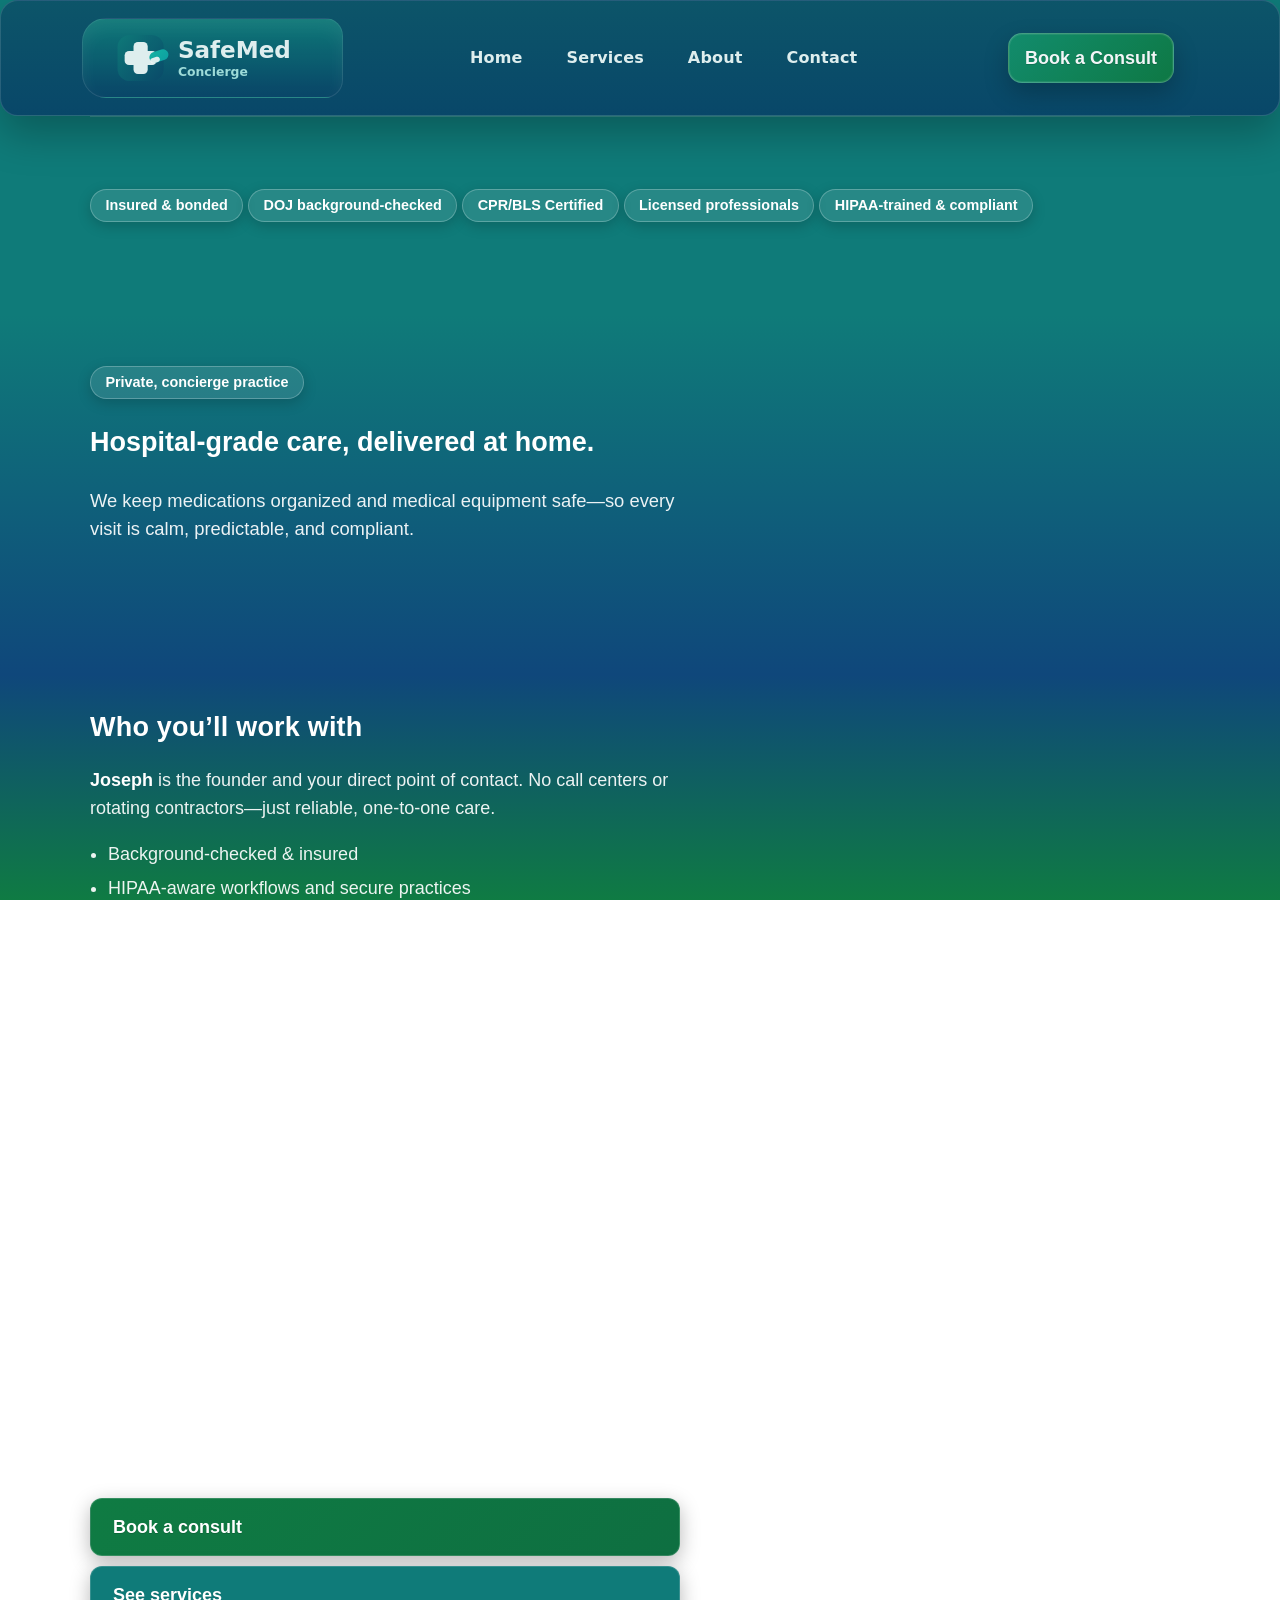
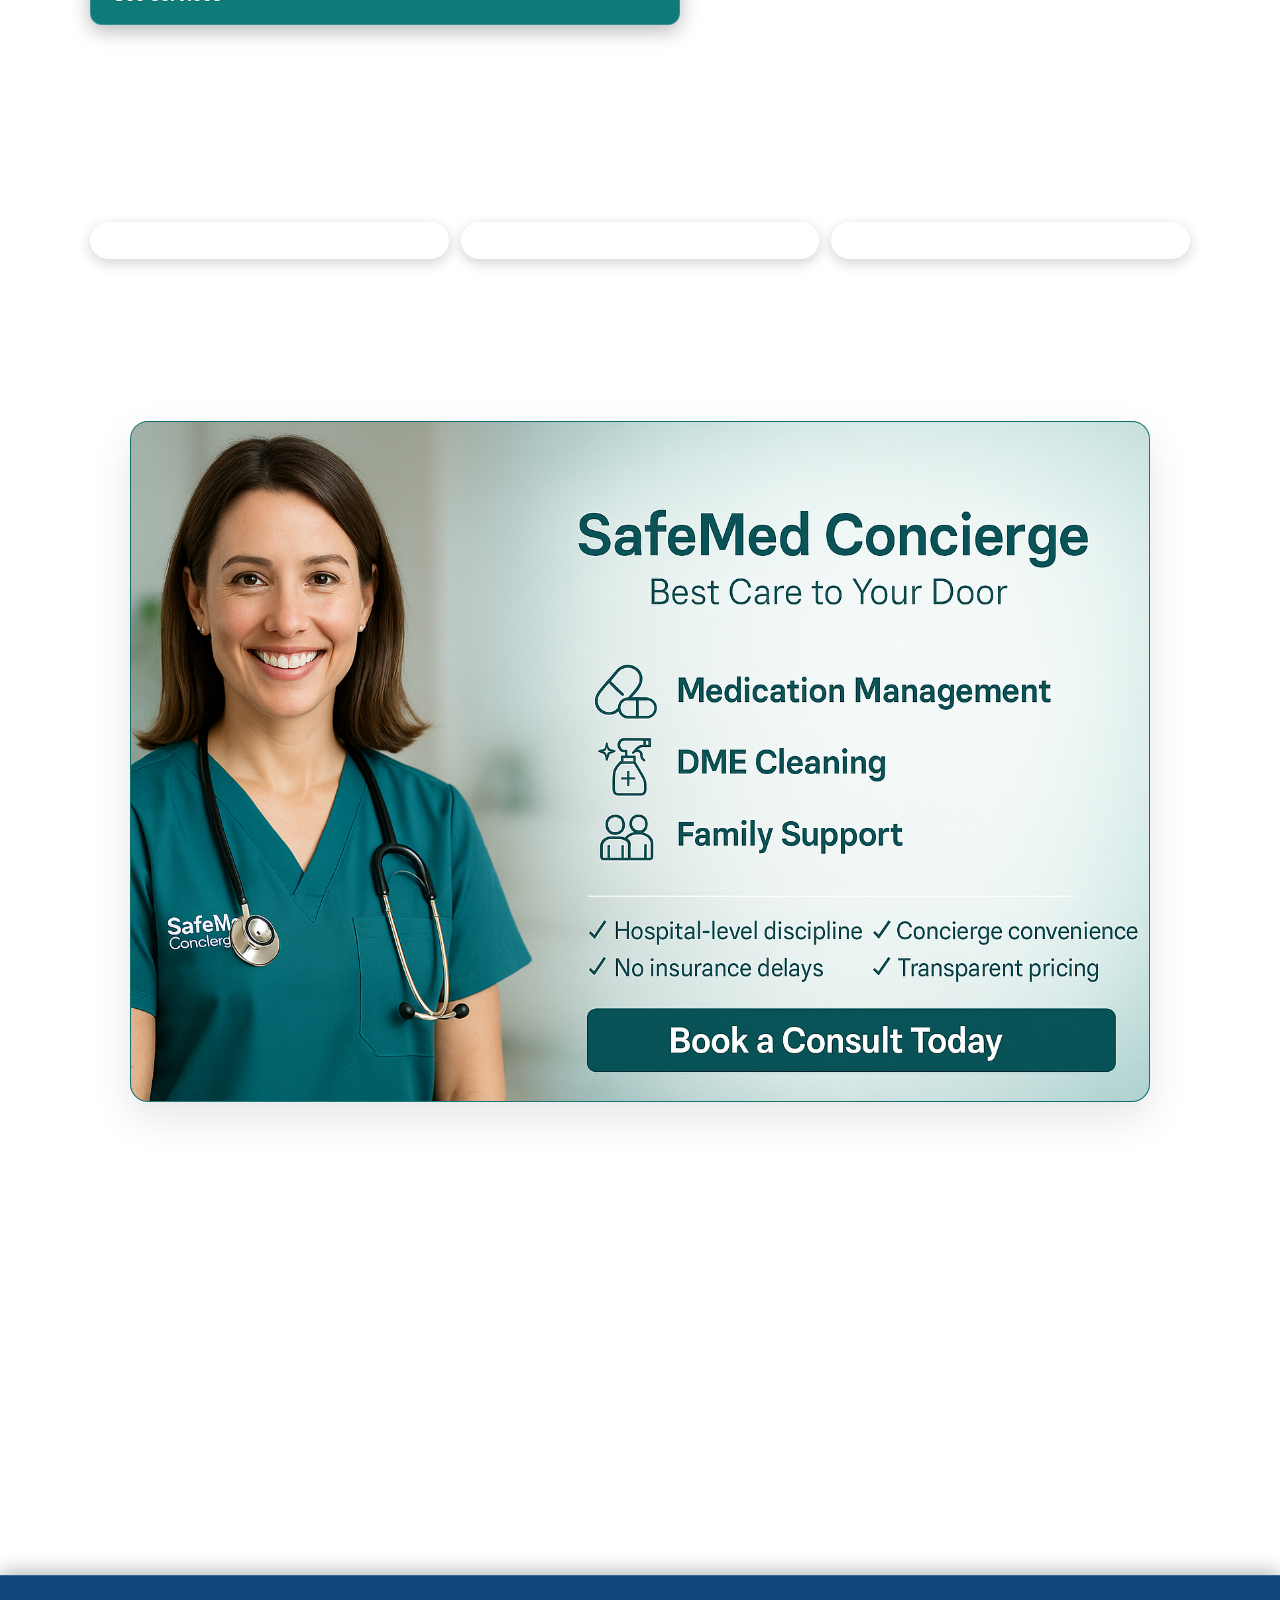
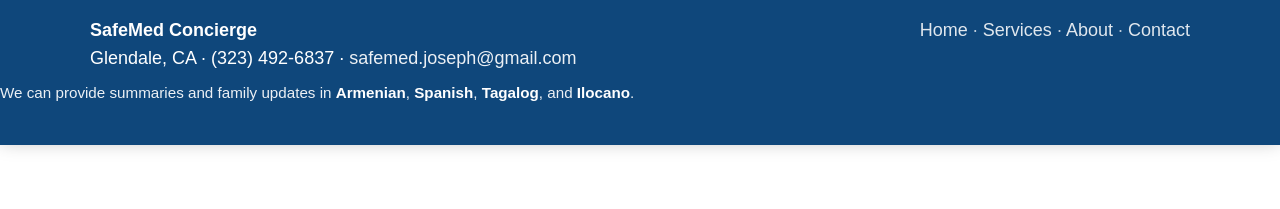
==== commit 4e83c4da: "Add files via upload" ====
--- a/about.html
+++ b/about.html
@@ -44,13 +44,14 @@
     <a class="btn cta" href="contact.html#book">Book a Consult</a>
   </div>
 </header>
+
 <section class="section trust-strip" aria-label="Trust and credentials">
   <div class="container pills">
     <span class="badge">Insured &amp; bonded</span>
     <span class="badge">DOJ background-checked</span>
-    <span class="badge">CPR/BLS certified</span>
-    <span class="badge">HIPAA-trained</span>
-    <span class="badge">Photo-documented visits</span>
+    <span class="badge">CPR/BLS Certified</span>
+    <span class="badge">Licensed professionals</span>
+    <span class="badge">HIPAA-trained &amp; compliant</span>
   </div>
 </section>
 
@@ -75,23 +76,13 @@
 <li>Clear documentation after each visit</li>
 </ul>
 <h2 style="margin-top:24px">Why families choose SafeMed</h2>
-<ul class="bullets">
-<li><strong>Medication confidence:</strong> weekly pillbox setup, refills &amp; changes, MD/pharmacy coordination, family updates.</li>
-<li><strong>DME protected:</strong> hospital-level cleaning for CPAP, nebulizers, mobility gear, and hospital beds.</li>
-<li><strong>Concierge access:</strong> fast responses by text/email and predictable scheduling.</li>
-</ul>
-</div>
-<!-- Right column: image mosaic + CTA card -->
-<aside>
-<div class="about-mosaic">
-<img alt="Explaining medication plan to family" src="assets/gallery-01-family-education.jpg"/>
-<img alt="Cleaning a CPAP mask" src="assets/gallery-03-cpap-cleaning-sink.jpg"/>
-<img alt="Disinfecting hospital bed rail" src="assets/gallery-04-hospital-bed-cleaning-wide.jpg"/>
-<!-- REPLACED TILE #4: use a real photo, not the screenshot -->
-<img alt="Weekly pillbox setup and medication management" src="assets/PILLORGANIZING.png"/>
-</div>
-<div class="card" style="padding:18px;margin-top:16px">
-<h3>How it works</h3>
+<p><strong>Hospital-level expertise, concierge convenience</strong></p>
+<ul>
+  <li>Currently leading the <strong>Medications Department at a multi-specialty doctor’s office in Glendale</strong>, ensuring safety, accuracy, and timely coordination of prescriptions and refills.</li>
+  <li>Directed <strong>clinical services operations</strong>, connecting physicians, nurse practitioners, labs, and home health providers for seamless care.</li>
+  <li>All SafeMed clinicians are <strong>licensed professionals</strong>, CPR/BLS certified, and rigorously trained in HIPAA-compliant workflows.</li>
+  <li><strong>Multilingual support:</strong> English, Tagalog, Ilocano, and Spanish.</li>
+</ul><h3<h3>How it works</h3>
 <ol class="steps">
 <li><strong>Free consult:</strong> review meds/devices, goals, and fit.</li>
 <li><strong>Setup visit:</strong> organize your pill system and deep-clean devices.</li>
@@ -151,38 +142,17 @@
 </nav>
 </div>
 
-<section class="section scope" aria-label="Scope of services">
-  <div class="container grid two">
-    <div>
-      <h3>What we do—meticulously</h3>
-      <ul>
-        <li>Weekly pillbox setup with double-checks</li>
-        <li>Duplicate-Rx detection &amp; refill synchronization</li>
-        <li>Coordination with your pharmacist &amp; MD</li>
-        <li>CPAP &amp; DME sanitization with timestamped photos</li>
-        <li>Large-type labels &amp; reminder schedules for families</li>
-      </ul>
-    </div>
-    <div>
-      <h3>What we don’t do</h3>
-      <ul>
-        <li>No injections, wound care, or nursing tasks</li>
-        <li>We are not a Medicare-certified home health agency</li>
-        <li>No cash handling or banking</li>
-      </ul>
-    </div>
-  </div>
-</section>
-
-
 <div class="sticky-cta" role="region" aria-label="Quick actions">
   <a href="tel:+13234926837" data-ga="call_click">Call</a>
   <a href="sms:+13234926837" data-ga="sms_click">Text</a>
-  <a href="contact.html#book" data-ga="consult_click">Free 30-min consult</a>
+  <a href="contact.html#book" data-ga="consult_click">Book your free 30-minute consult</a>
 </div>
-<script>
-  document.body.classList.add('has-sticky-padding');
-</script>
+<script>document.addEventListener('DOMContentLoaded', function(){ try{ document.body.classList.add('has-sticky-padding'); }catch(e){} });</script>
+
+
+<p style="margin-top:8px;font-size:.95rem">
+  We can provide summaries and family updates in <strong>Armenian</strong>, <strong>Spanish</strong>, <strong>Tagalog</strong>, and <strong>Ilocano</strong>.
+</p>
 
 </footer>
 <!-- Auto-highlight active nav (works on every page) -->
--- a/styles.css
+++ b/styles.css
@@ -429,15 +429,9 @@
 @media (min-width:900px){.sticky-cta{display:none}}
 body.has-sticky-padding{padding-bottom:64px}
 
-
 /* Mobile safe-area refinements */
 @media (max-width: 899px){
-  .sticky-cta{
-    padding-bottom: calc(10px + env(safe-area-inset-bottom));
-  }
-  body.has-sticky-padding{
-    padding-bottom: calc(72px + env(safe-area-inset-bottom));
-  }
-}
-/* Prevent overlap with page footer buttons */
+  .sticky-cta{ padding-bottom: calc(10px + env(safe-area-inset-bottom)); }
+  body.has-sticky-padding{ padding-bottom: calc(72px + env(safe-area-inset-bottom)); }
+}
 .footer { padding-bottom: 24px; }
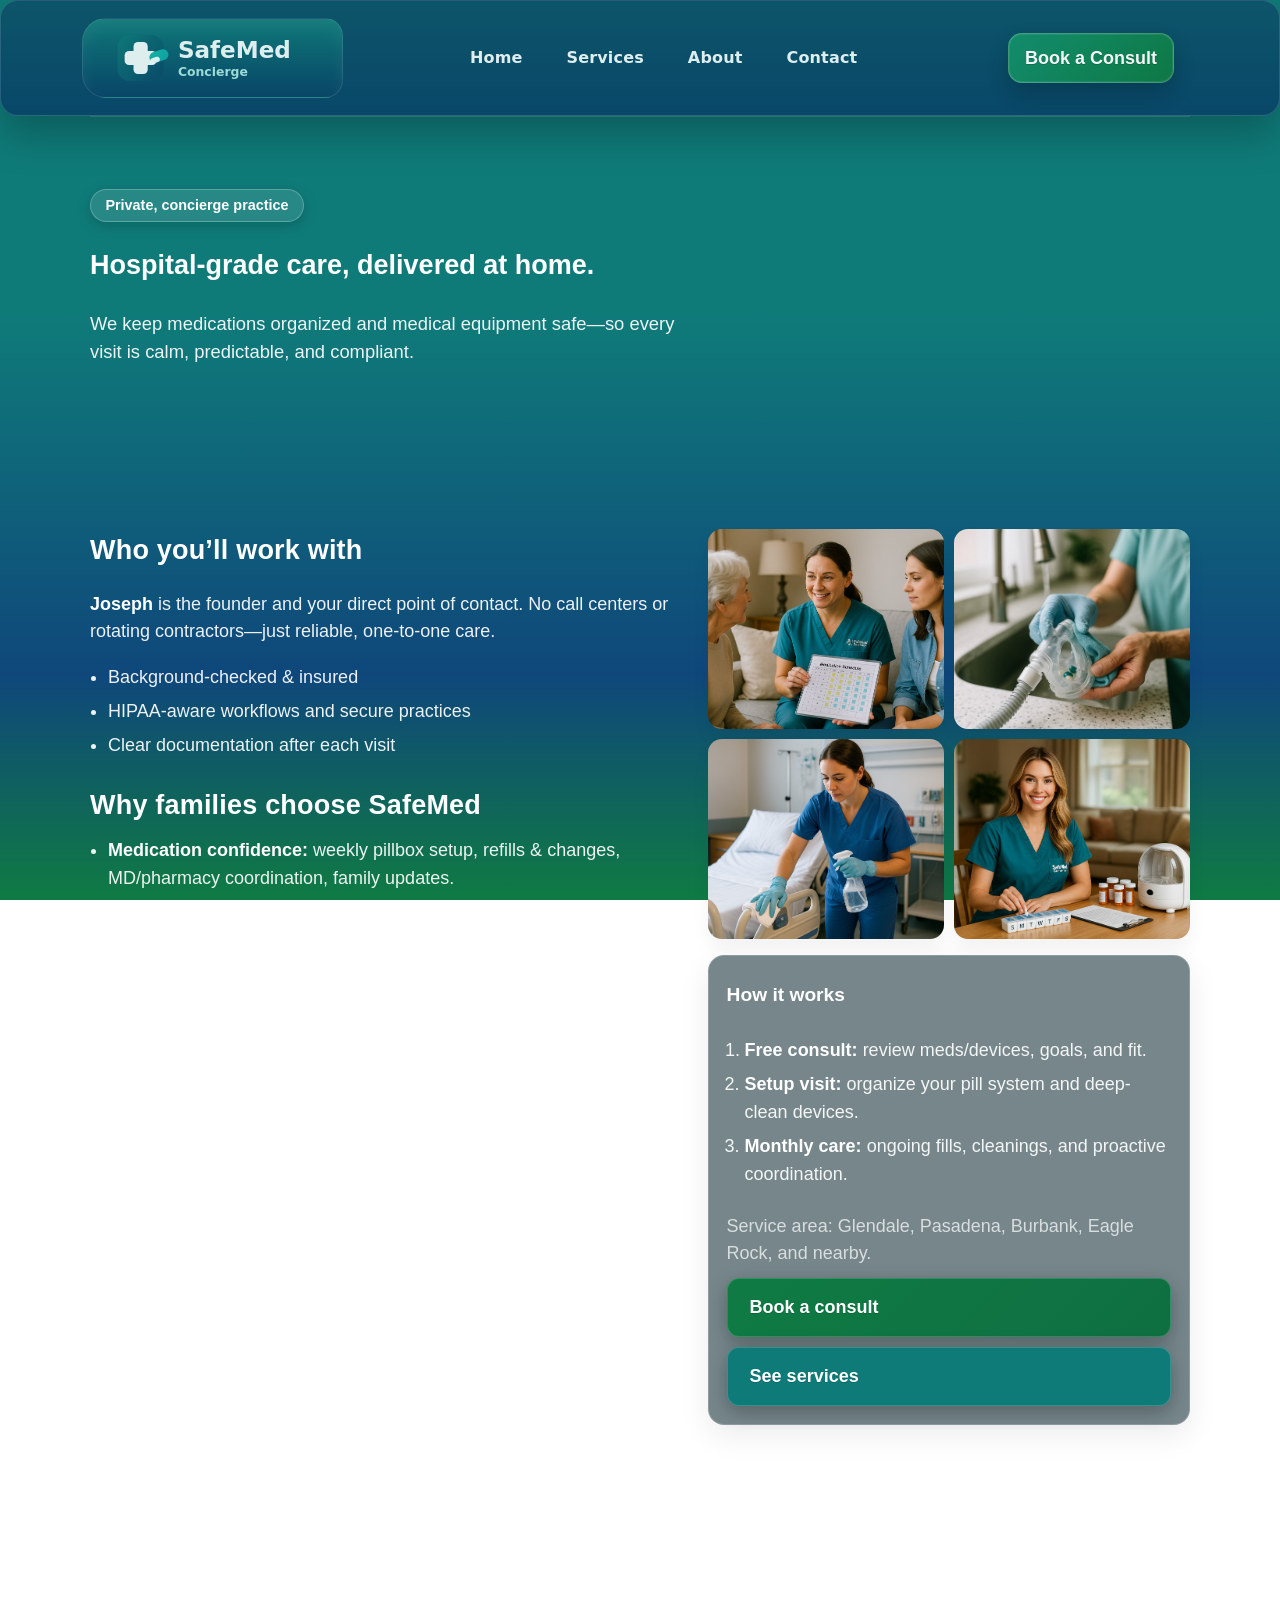
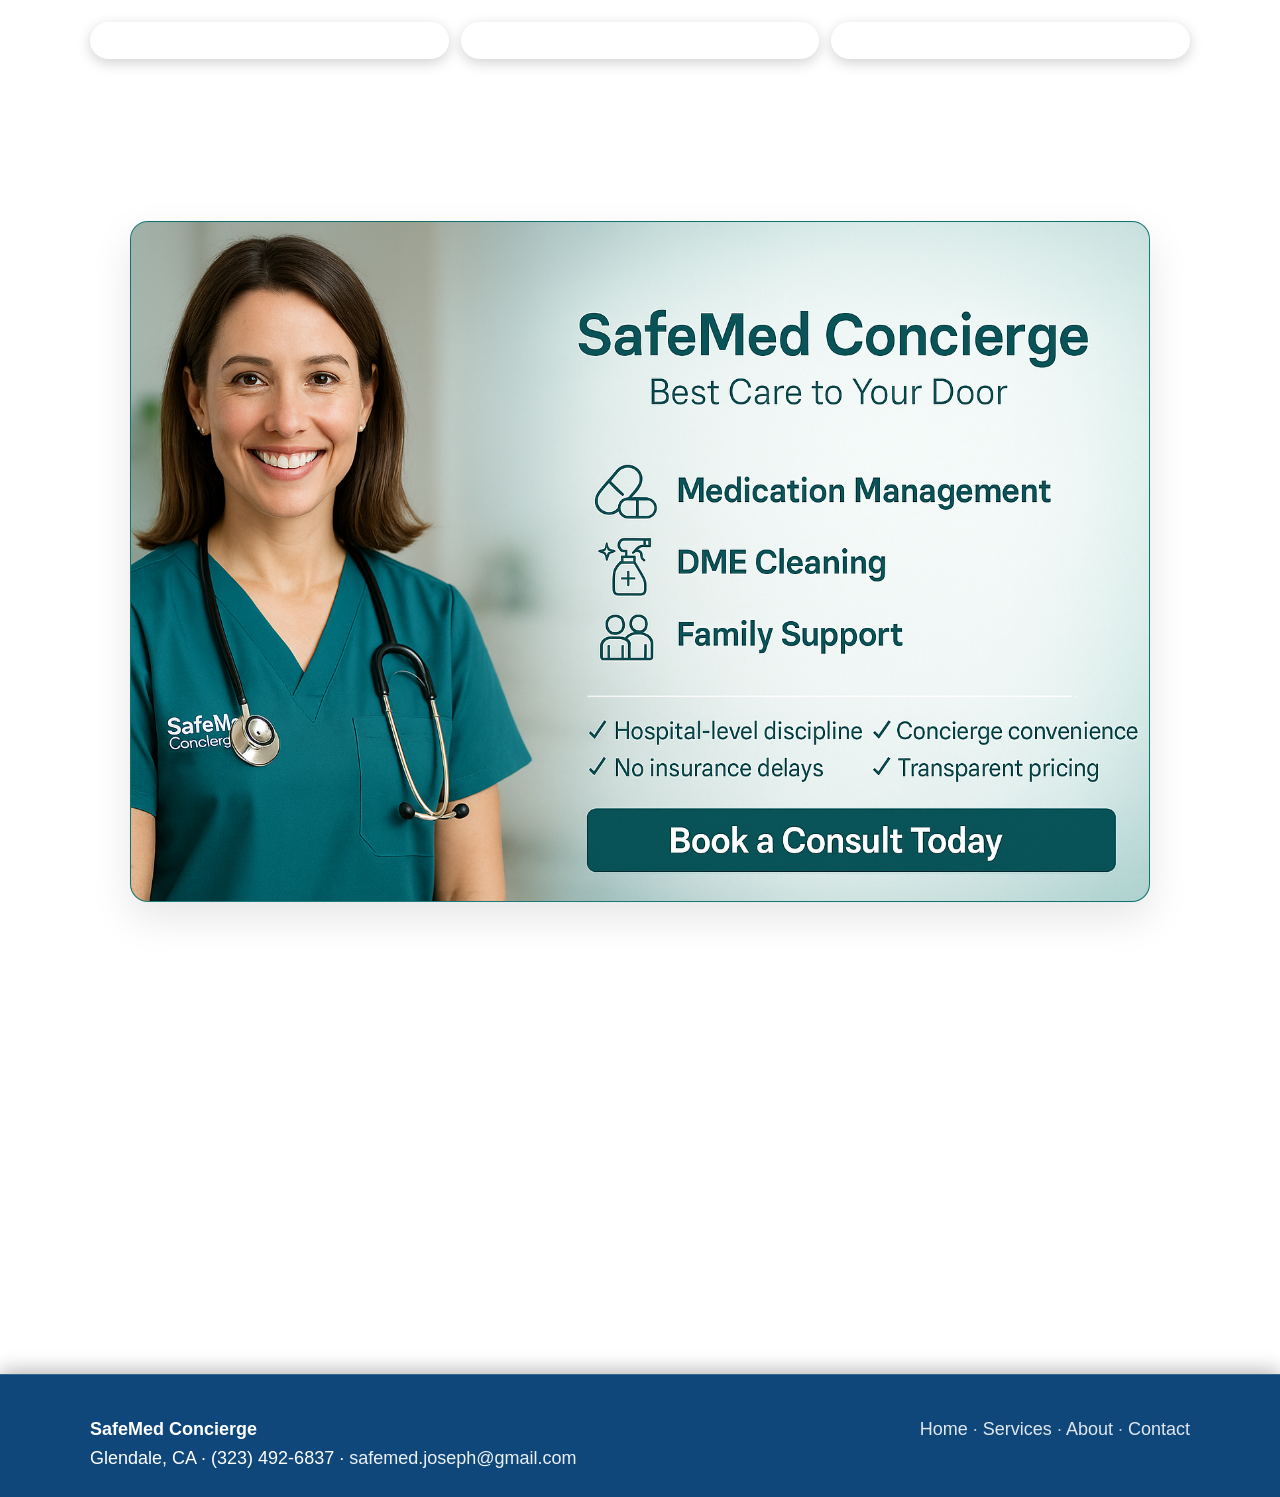
==== commit d4f2e1e7: "Add files via upload" ====
--- a/about.html
+++ b/about.html
@@ -2,7 +2,6 @@
 
 <html lang="en">
 <head>
-<meta name="description" content="We combine hospital-level discipline with concierge convenience to help Glendale families manage medications and DME safely.">
   
 <!-- Google tag (gtag.js) -->
 <script async src="https://www.googletagmanager.com/gtag/js?id=G-FXK9SQSBC2"></script>
@@ -44,17 +43,6 @@
     <a class="btn cta" href="contact.html#book">Book a Consult</a>
   </div>
 </header>
-
-<section class="section trust-strip" aria-label="Trust and credentials">
-  <div class="container pills">
-    <span class="badge">Insured &amp; bonded</span>
-    <span class="badge">DOJ background-checked</span>
-    <span class="badge">CPR/BLS Certified</span>
-    <span class="badge">Licensed professionals</span>
-    <span class="badge">HIPAA-trained &amp; compliant</span>
-  </div>
-</section>
-
 <main>
 <!-- Hero -->
 <section class="section">
@@ -76,13 +64,23 @@
 <li>Clear documentation after each visit</li>
 </ul>
 <h2 style="margin-top:24px">Why families choose SafeMed</h2>
-<p><strong>Hospital-level expertise, concierge convenience</strong></p>
-<ul>
-  <li>Currently leading the <strong>Medications Department at a multi-specialty doctor’s office in Glendale</strong>, ensuring safety, accuracy, and timely coordination of prescriptions and refills.</li>
-  <li>Directed <strong>clinical services operations</strong>, connecting physicians, nurse practitioners, labs, and home health providers for seamless care.</li>
-  <li>All SafeMed clinicians are <strong>licensed professionals</strong>, CPR/BLS certified, and rigorously trained in HIPAA-compliant workflows.</li>
-  <li><strong>Multilingual support:</strong> English, Tagalog, Ilocano, and Spanish.</li>
-</ul><h3<h3>How it works</h3>
+<ul class="bullets">
+<li><strong>Medication confidence:</strong> weekly pillbox setup, refills &amp; changes, MD/pharmacy coordination, family updates.</li>
+<li><strong>DME protected:</strong> hospital-level cleaning for CPAP, nebulizers, mobility gear, and hospital beds.</li>
+<li><strong>Concierge access:</strong> fast responses by text/email and predictable scheduling.</li>
+</ul>
+</div>
+<!-- Right column: image mosaic + CTA card -->
+<aside>
+<div class="about-mosaic">
+<img alt="Explaining medication plan to family" src="assets/gallery-01-family-education.jpg"/>
+<img alt="Cleaning a CPAP mask" src="assets/gallery-03-cpap-cleaning-sink.jpg"/>
+<img alt="Disinfecting hospital bed rail" src="assets/gallery-04-hospital-bed-cleaning-wide.jpg"/>
+<!-- REPLACED TILE #4: use a real photo, not the screenshot -->
+<img alt="Weekly pillbox setup and medication management" src="assets/PILLORGANIZING.png"/>
+</div>
+<div class="card" style="padding:18px;margin-top:16px">
+<h3>How it works</h3>
 <ol class="steps">
 <li><strong>Free consult:</strong> review meds/devices, goals, and fit.</li>
 <li><strong>Setup visit:</strong> organize your pill system and deep-clean devices.</li>
@@ -141,19 +139,6 @@
         <a href="contact.html">Contact</a>
 </nav>
 </div>
-
-<div class="sticky-cta" role="region" aria-label="Quick actions">
-  <a href="tel:+13234926837" data-ga="call_click">Call</a>
-  <a href="sms:+13234926837" data-ga="sms_click">Text</a>
-  <a href="contact.html#book" data-ga="consult_click">Book your free 30-minute consult</a>
-</div>
-<script>document.addEventListener('DOMContentLoaded', function(){ try{ document.body.classList.add('has-sticky-padding'); }catch(e){} });</script>
-
-
-<p style="margin-top:8px;font-size:.95rem">
-  We can provide summaries and family updates in <strong>Armenian</strong>, <strong>Spanish</strong>, <strong>Tagalog</strong>, and <strong>Ilocano</strong>.
-</p>
-
 </footer>
 <!-- Auto-highlight active nav (works on every page) -->
 <script>
--- a/styles.css
+++ b/styles.css
@@ -435,3 +435,11 @@
   body.has-sticky-padding{ padding-bottom: calc(72px + env(safe-area-inset-bottom)); }
 }
 .footer { padding-bottom: 24px; }
+
+/* Service area chips */
+.chips{display:flex;flex-wrap:wrap;gap:8px;margin-top:8px}
+.chip{display:inline-block;padding:6px 10px;border-radius:999px;background:#eef7f6;border:1px solid #cfe7e4;font-weight:600}
+
+/* Accessibility & focus */
+a, button, .btn { min-height:44px; }
+a:focus, button:focus, .btn:focus { outline:2px solid #0F7B79; outline-offset:2px; }
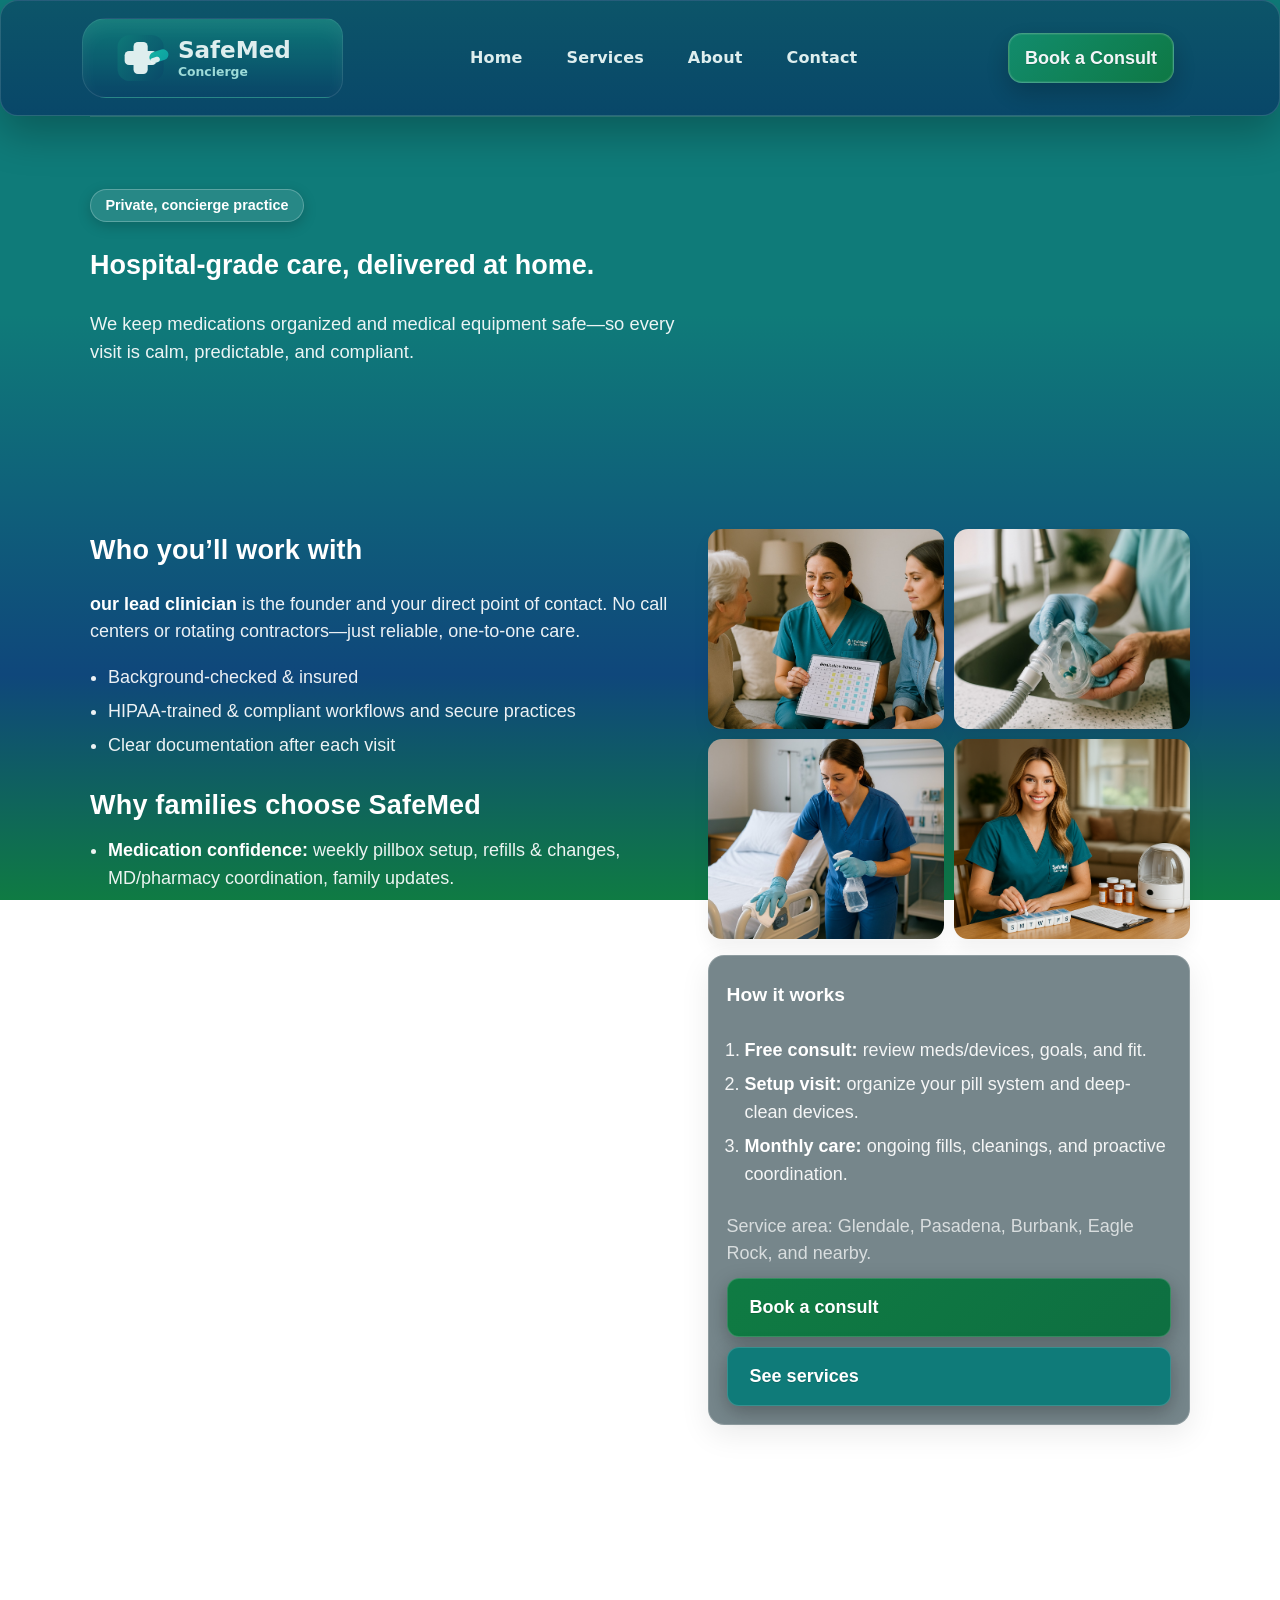
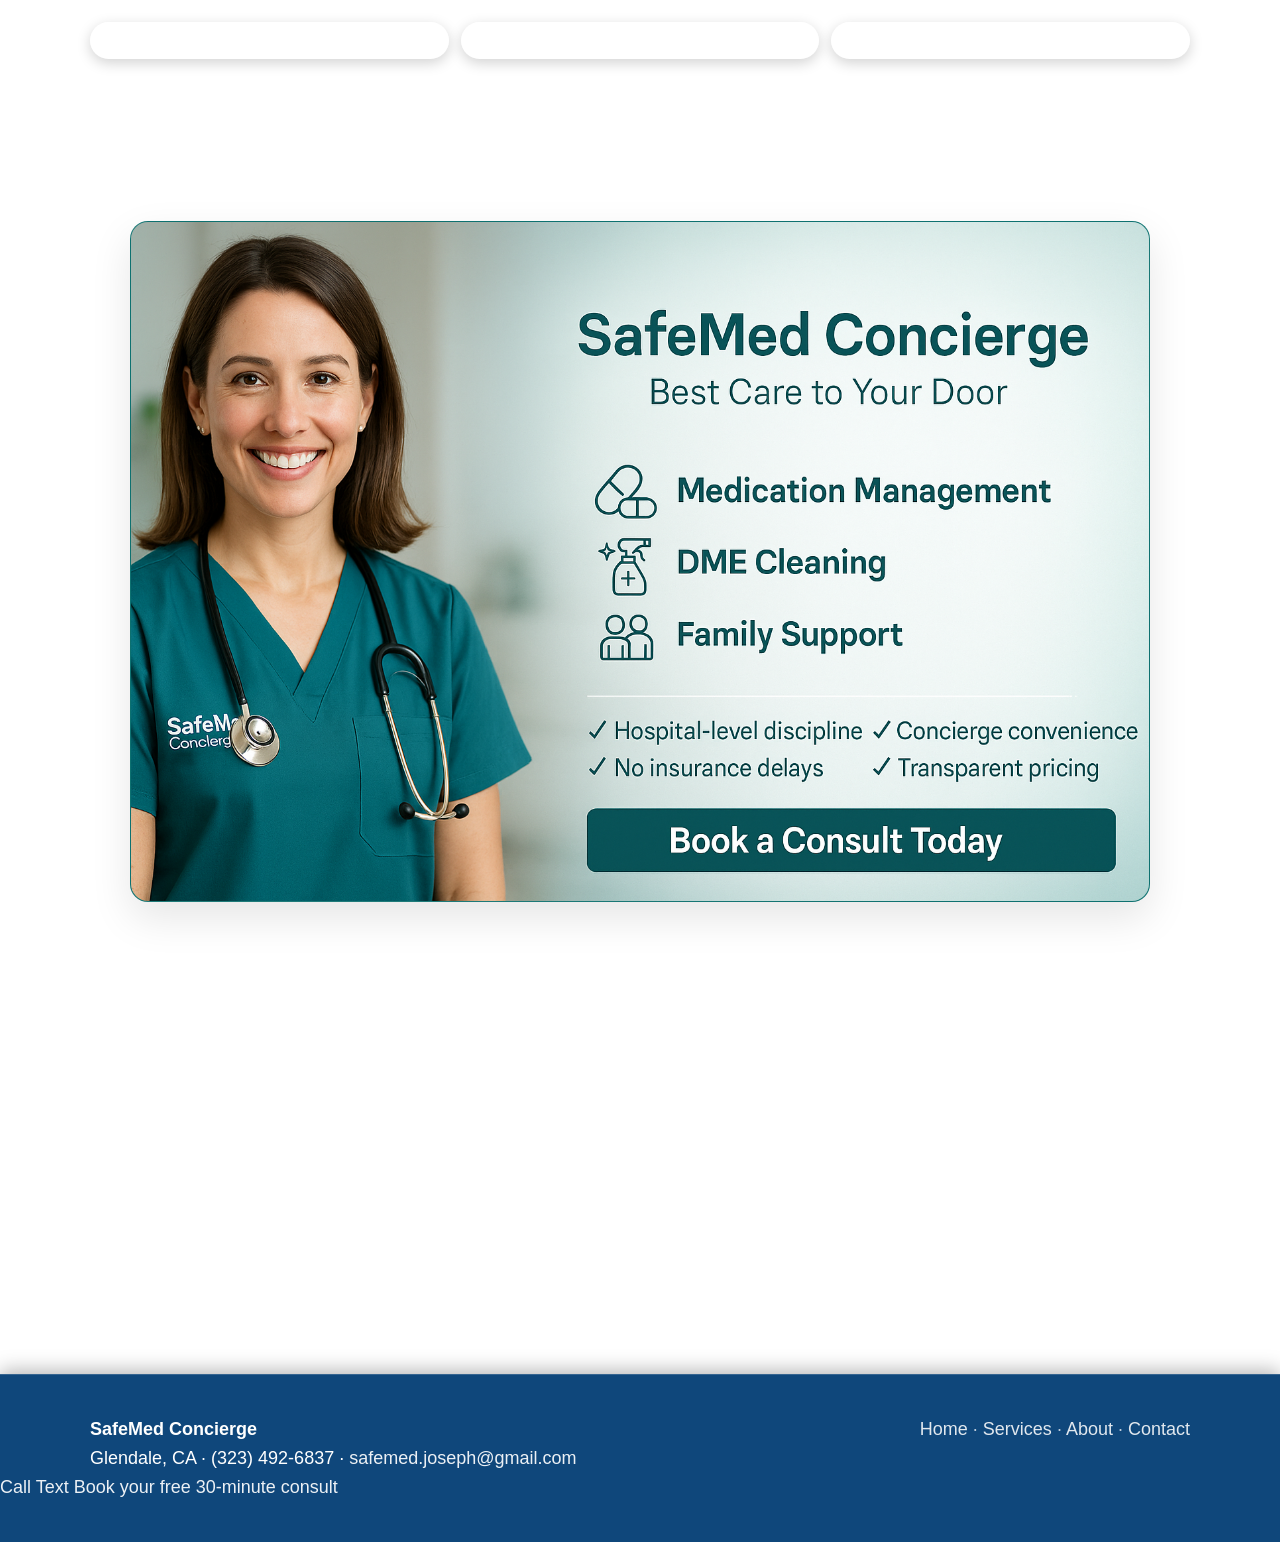
==== commit 84f2fbea: "Add files via upload" ====
--- a/about.html
+++ b/about.html
@@ -57,10 +57,10 @@
 <div class="container grid two">
 <div>
 <h2>Who you’ll work with</h2>
-<p><strong>Joseph</strong> is the founder and your direct point of contact. No call centers or rotating contractors—just reliable, one-to-one care.</p>
+<p><strong>our lead clinician</strong> is the founder and your direct point of contact. No call centers or rotating contractors—just reliable, one-to-one care.</p>
 <ul class="checklist">
 <li>Background-checked &amp; insured</li>
-<li>HIPAA-aware workflows and secure practices</li>
+<li>HIPAA-trained & compliant workflows and secure practices</li>
 <li>Clear documentation after each visit</li>
 </ul>
 <h2 style="margin-top:24px">Why families choose SafeMed</h2>
@@ -101,7 +101,7 @@
 <h2>Standards &amp; safety</h2>
 <div class="grid" style="grid-template-columns:repeat(3,minmax(0,1fr));gap:12px">
 <div class="pill">• Licensed &amp; background-checked</div>
-<div class="pill">• HIPAA-aware workflows</div>
+<div class="pill">• HIPAA-trained & compliant workflows</div>
 <div class="pill">• Hospital-grade cleaning</div>
 </div>
 </div>
@@ -139,6 +139,14 @@
         <a href="contact.html">Contact</a>
 </nav>
 </div>
+
+<div class="sticky-cta" role="region" aria-label="Quick actions">
+  <a href="tel:+13234926837" aria-label="Call SafeMed Concierge" data-ga="call_click">Call</a>
+  <a href="sms:+13234926837" aria-label="Text SafeMed Concierge" data-ga="sms_click">Text</a>
+  <a href="contact.html#book" aria-label="Book your free 30-minute consult" data-ga="consult_click">Book your free 30-minute consult</a>
+</div>
+<script>document.addEventListener('DOMContentLoaded', function(){ try{ document.body.classList.add('has-sticky-padding'); }catch(e){} });</script>
+
 </footer>
 <!-- Auto-highlight active nav (works on every page) -->
 <script>
--- a/styles.css
+++ b/styles.css
@@ -422,20 +422,6 @@
   }
 }
 
-
-/* Sticky CTA */
-.sticky-cta{position:fixed;bottom:0;left:0;right:0;z-index:999;background:#0F7B79;color:#fff;display:flex;gap:12px;justify-content:center;align-items:center;padding:10px 12px;box-shadow:0 -4px 12px rgba(0,0,0,.15)}
-.sticky-cta a{color:#fff;text-decoration:none;border:1px solid rgba(255,255,255,.6);padding:8px 12px;border-radius:8px;font-weight:600}
-@media (min-width:900px){.sticky-cta{display:none}}
-body.has-sticky-padding{padding-bottom:64px}
-
-/* Mobile safe-area refinements */
-@media (max-width: 899px){
-  .sticky-cta{ padding-bottom: calc(10px + env(safe-area-inset-bottom)); }
-  body.has-sticky-padding{ padding-bottom: calc(72px + env(safe-area-inset-bottom)); }
-}
-.footer { padding-bottom: 24px; }
-
 /* Service area chips */
 .chips{display:flex;flex-wrap:wrap;gap:8px;margin-top:8px}
 .chip{display:inline-block;padding:6px 10px;border-radius:999px;background:#eef7f6;border:1px solid #cfe7e4;font-weight:600}
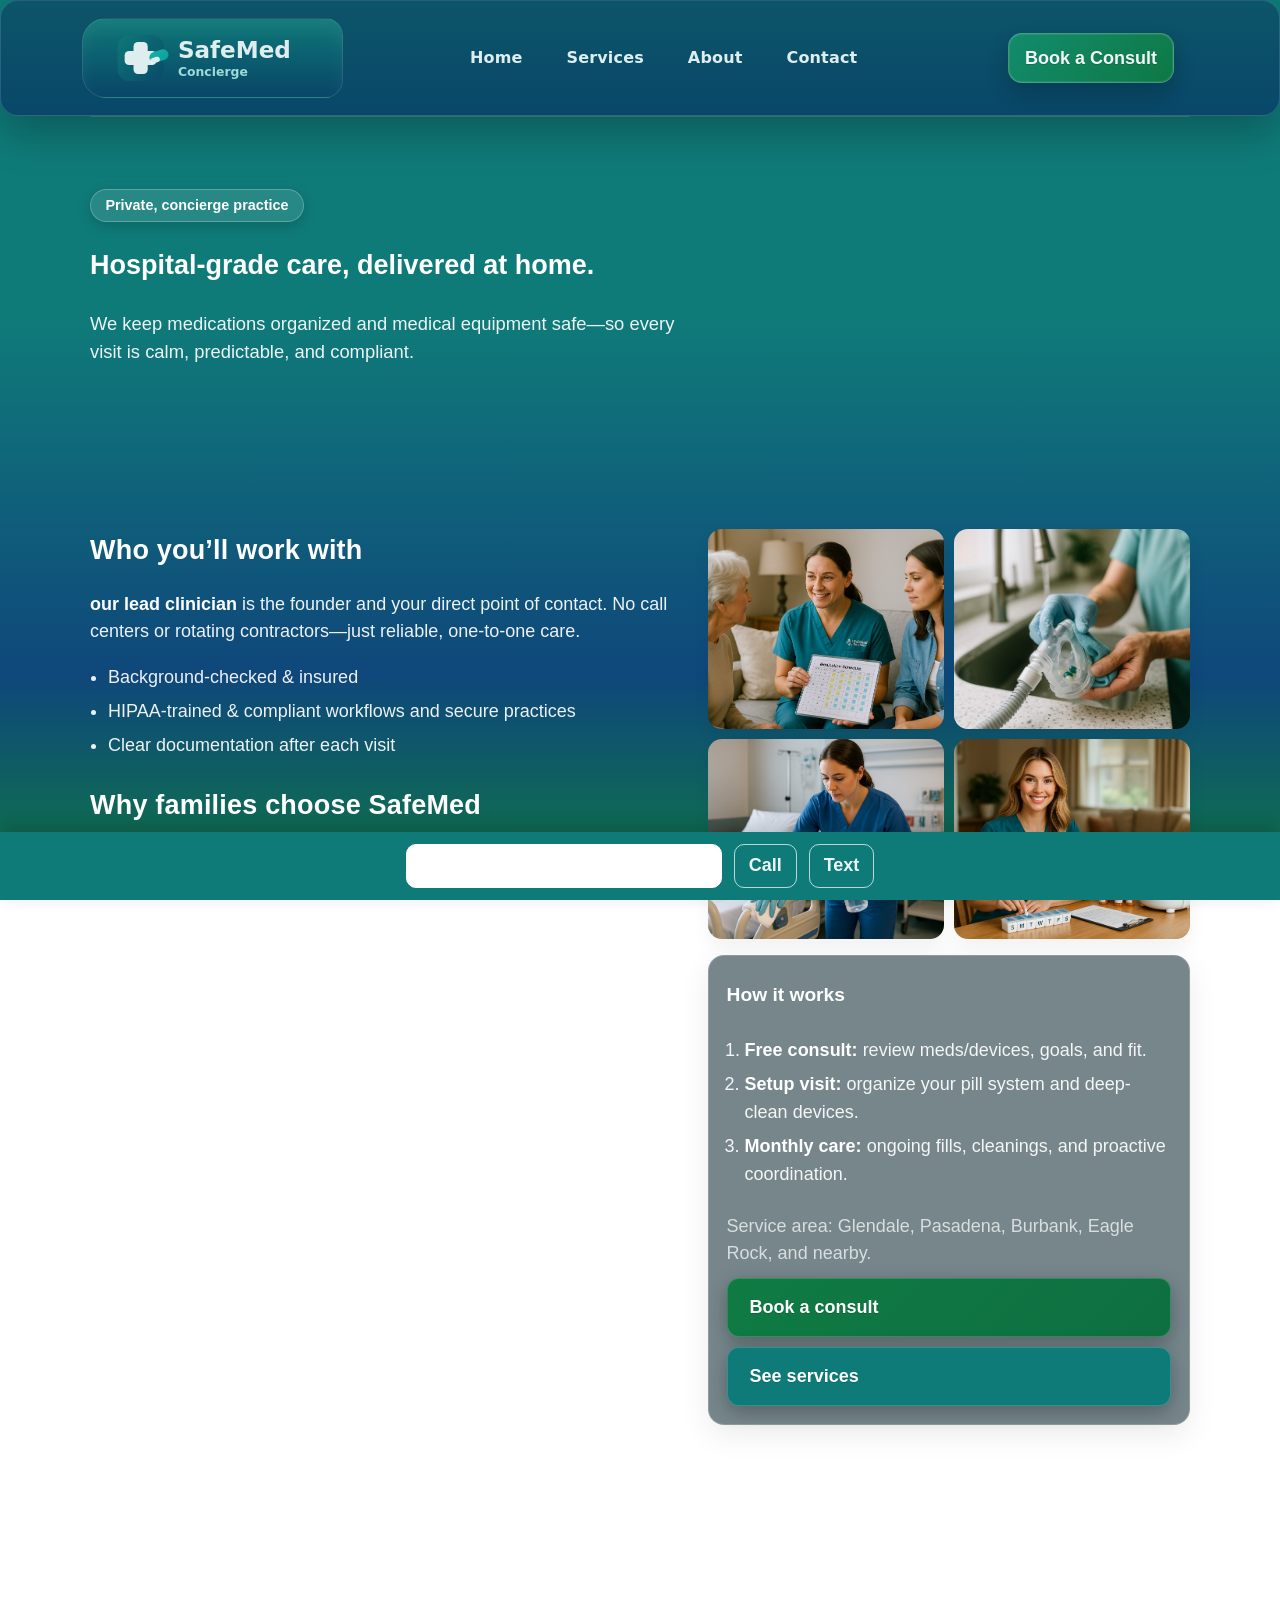
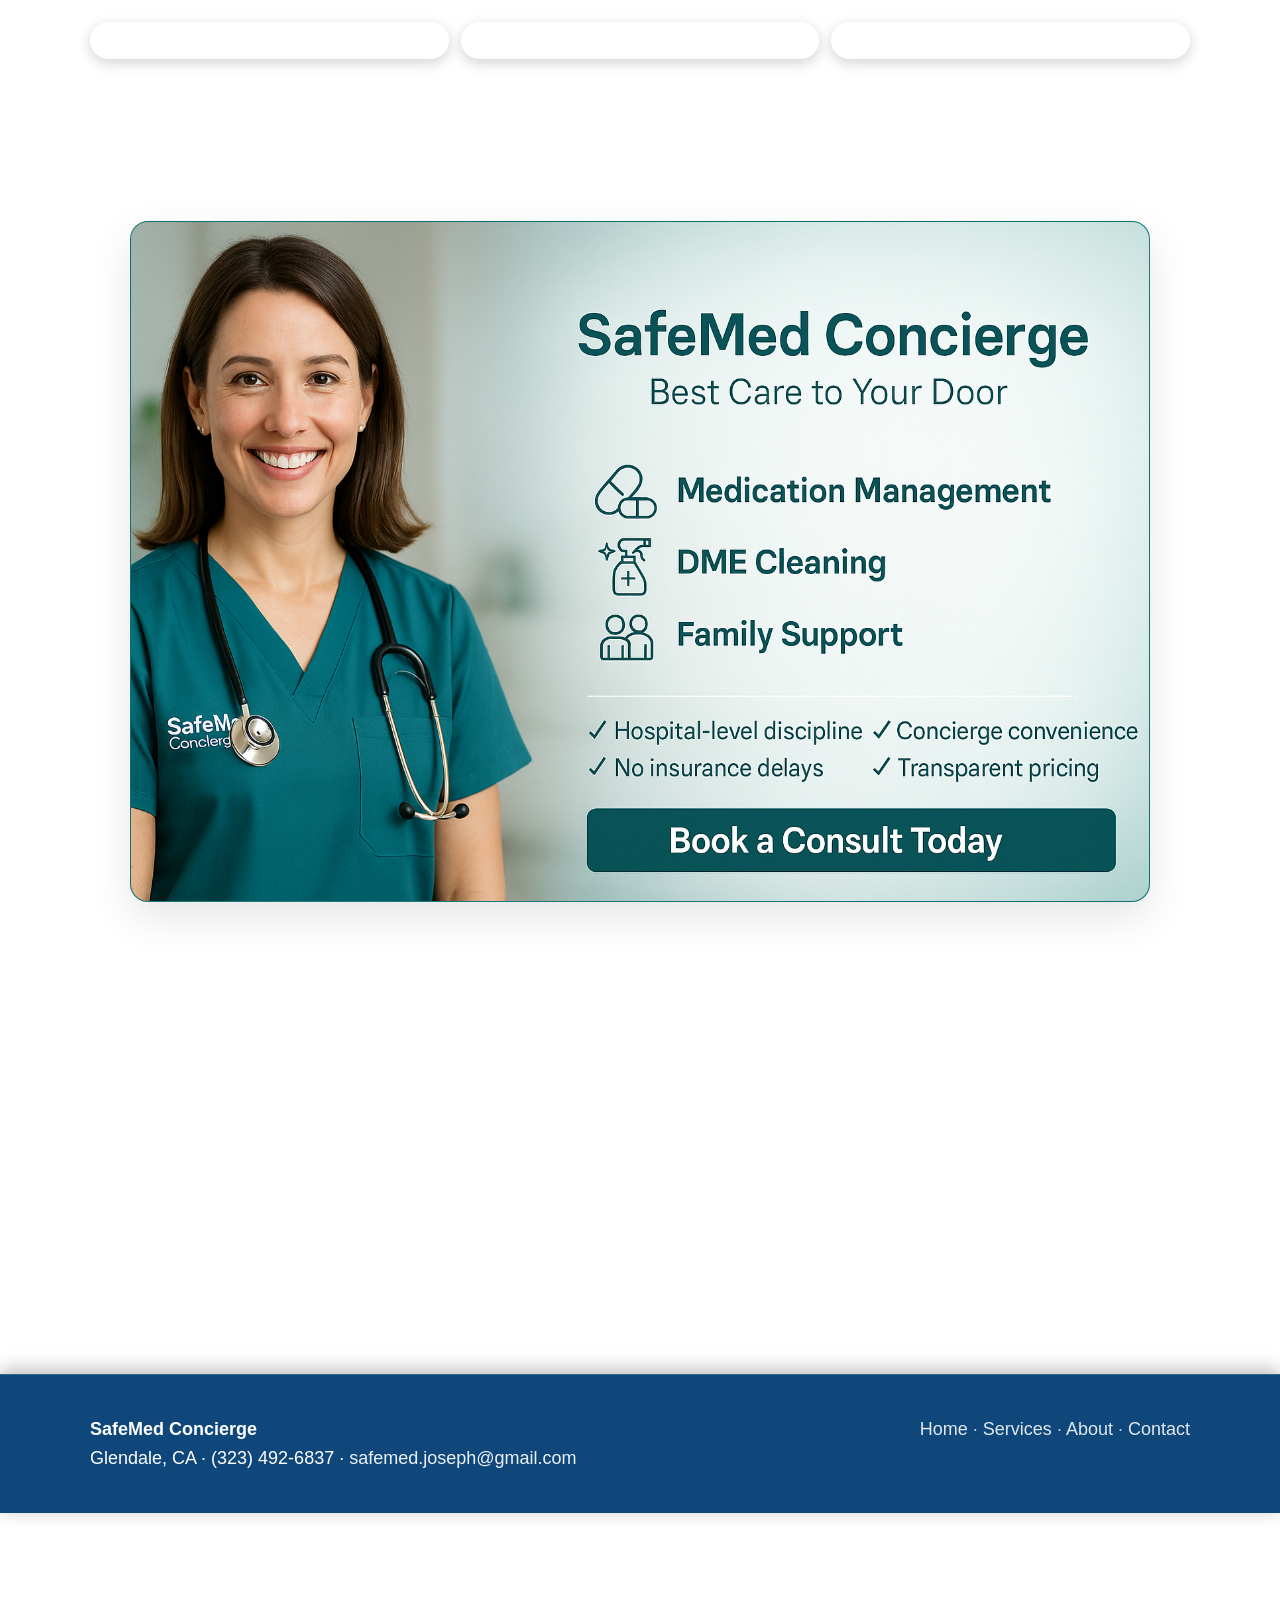
==== commit 5eab39d3: "Add files via upload" ====
--- a/about.html
+++ b/about.html
@@ -140,12 +140,17 @@
 </nav>
 </div>
 
+
 <div class="sticky-cta" role="region" aria-label="Quick actions">
+  <a class="primary" href="contact.html#book" aria-label="Book your free 30-minute consult" data-ga="consult_click">Book your free 30-minute consult</a>
   <a href="tel:+13234926837" aria-label="Call SafeMed Concierge" data-ga="call_click">Call</a>
   <a href="sms:+13234926837" aria-label="Text SafeMed Concierge" data-ga="sms_click">Text</a>
-  <a href="contact.html#book" aria-label="Book your free 30-minute consult" data-ga="consult_click">Book your free 30-minute consult</a>
 </div>
-<script>document.addEventListener('DOMContentLoaded', function(){ try{ document.body.classList.add('has-sticky-padding'); }catch(e){} });</script>
+<script>
+document.addEventListener('DOMContentLoaded', function(){
+  try { document.body.classList.add('has-sticky-padding'); } catch(e){}
+});
+</script>
 
 </footer>
 <!-- Auto-highlight active nav (works on every page) -->
--- a/styles.css
+++ b/styles.css
@@ -429,3 +429,14 @@
 /* Accessibility & focus */
 a, button, .btn { min-height:44px; }
 a:focus, button:focus, .btn:focus { outline:2px solid #0F7B79; outline-offset:2px; }
+
+
+/* Sticky CTA — always visible (mobile + desktop) */
+.sticky-cta{position:fixed;bottom:0;left:0;right:0;z-index:1000;background:#0F7B79;color:#fff;display:flex;gap:12px;justify-content:center;align-items:center;padding:12px 14px;box-shadow:0 -6px 18px rgba(0,0,0,.18)}
+.sticky-cta a{color:#fff;text-decoration:none;border:1px solid rgba(255,255,255,.7);padding:10px 14px;border-radius:10px;font-weight:700;line-height:1.2}
+.sticky-cta a.primary{background:#fff;color:#0F7B79;border-color:#fff}
+body.has-sticky-padding{padding-bottom:88px}
+@supports (padding: max(0px)) {
+  body.has-sticky-padding{padding-bottom:max(88px, env(safe-area-inset-bottom))}
+  .sticky-cta{padding-bottom:calc(12px + env(safe-area-inset-bottom))}
+}
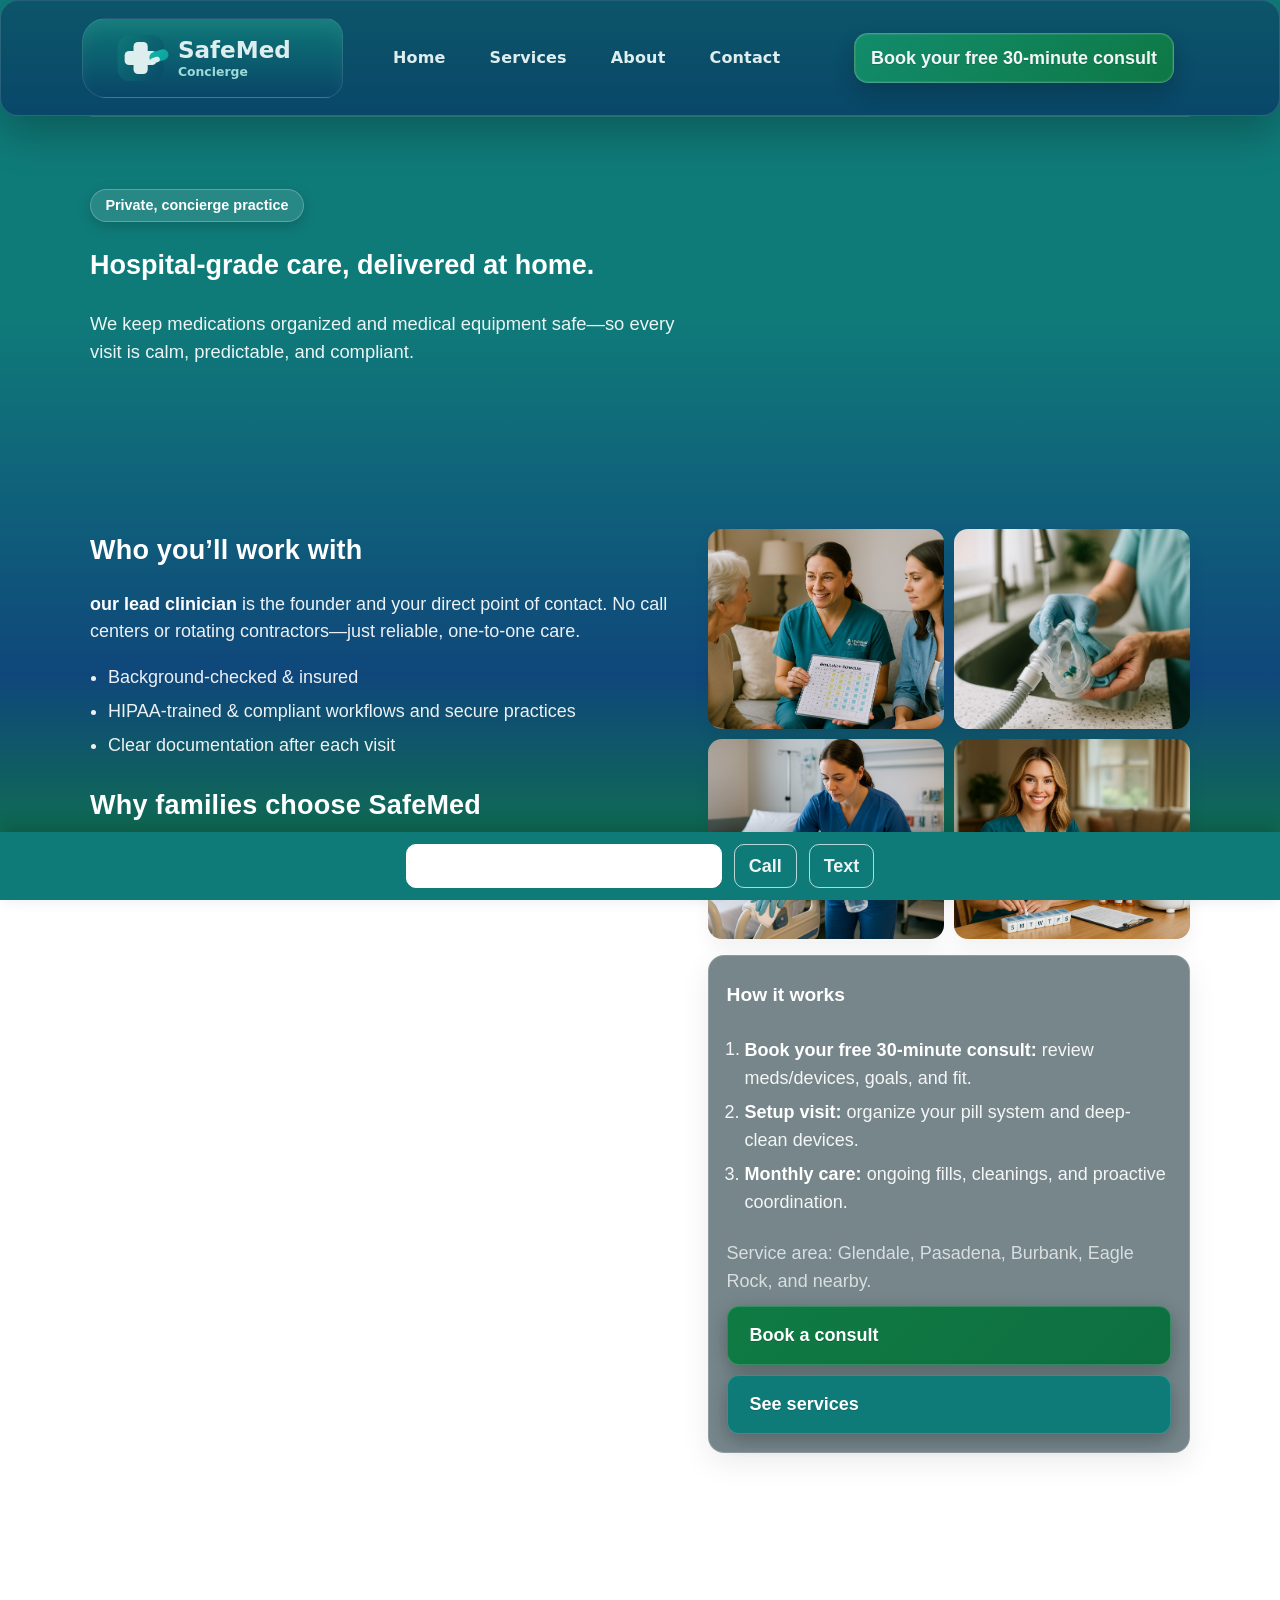
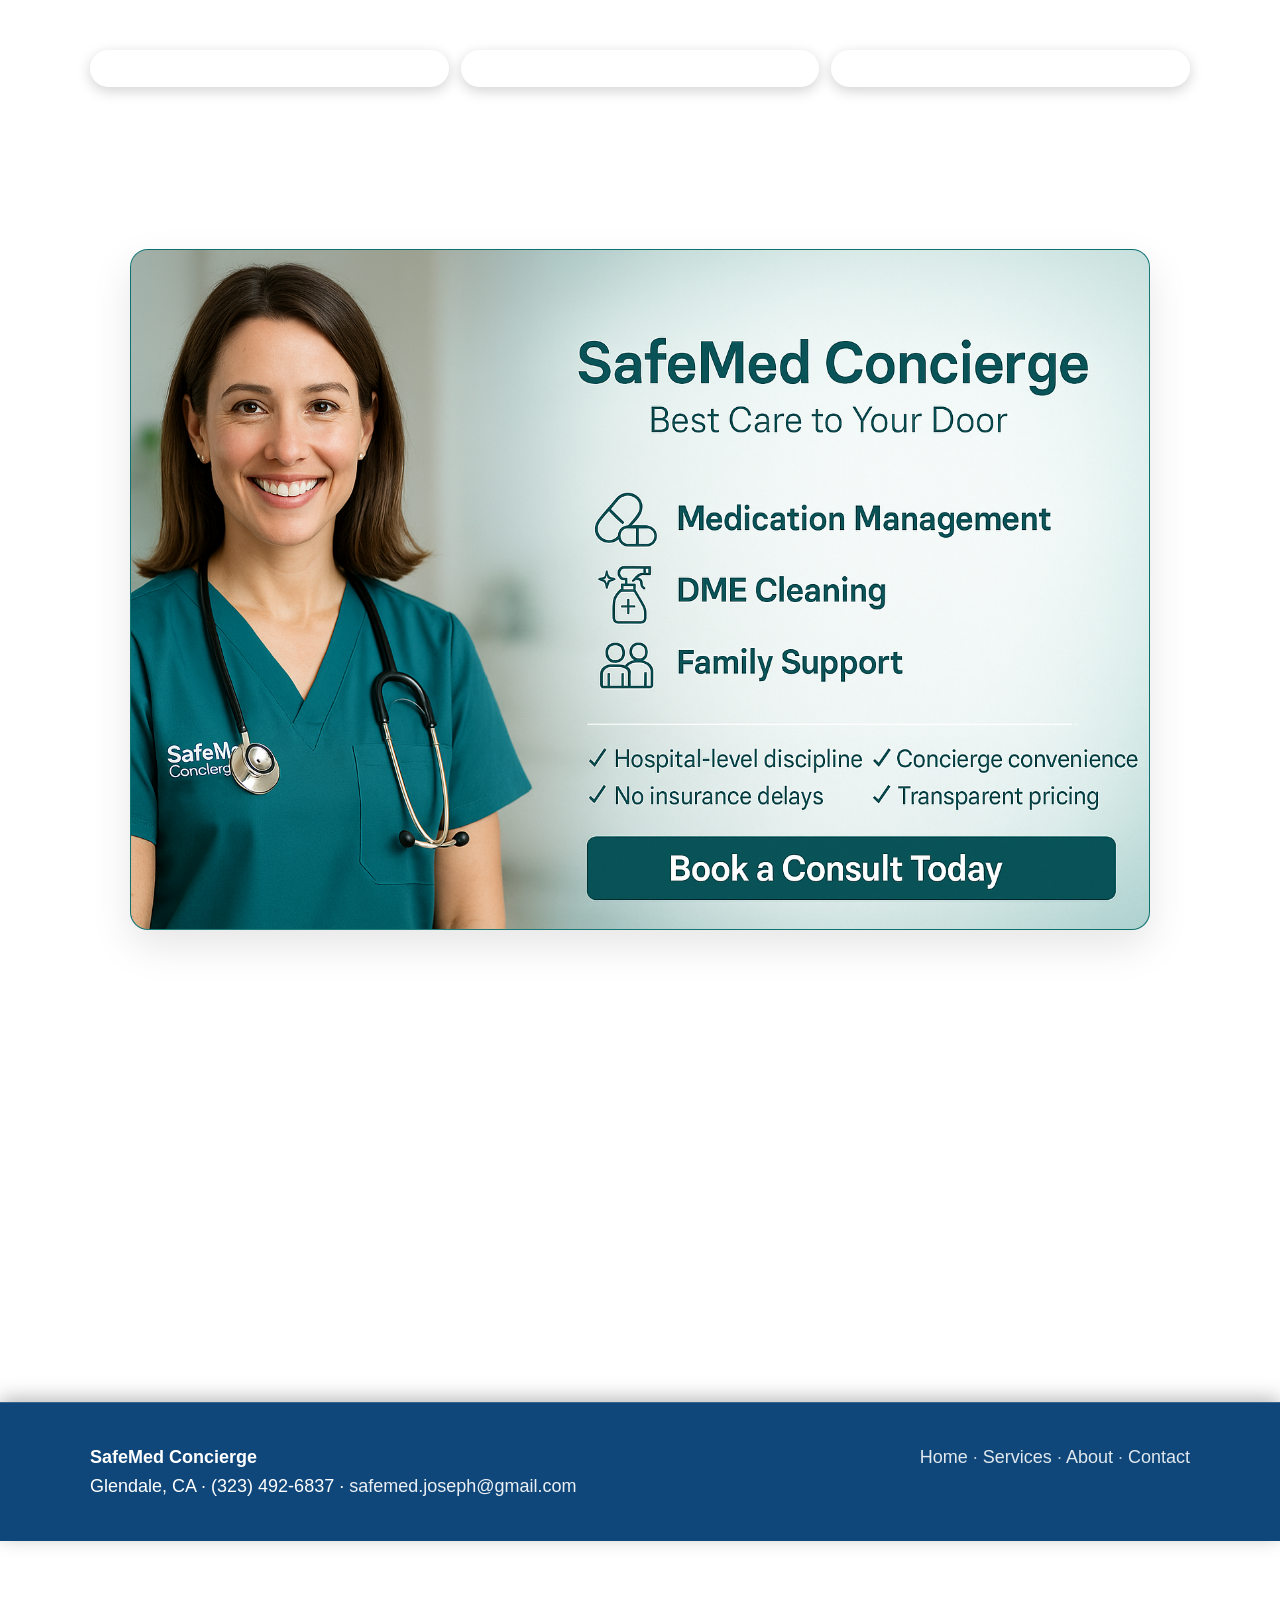
==== commit b92e1288: "Add files via upload" ====
--- a/about.html
+++ b/about.html
@@ -40,7 +40,7 @@
     <button class="btn cta menu-btn nav-toggle" aria-label="Open menu" aria-controls="site-nav" aria-expanded="false">
       Menu
     </button>
-    <a class="btn cta" href="contact.html#book">Book a Consult</a>
+    <a class="btn cta" href="contact.html#book">Book your free 30-minute consult</a>
   </div>
 </header>
 <main>
@@ -82,7 +82,7 @@
 <div class="card" style="padding:18px;margin-top:16px">
 <h3>How it works</h3>
 <ol class="steps">
-<li><strong>Free consult:</strong> review meds/devices, goals, and fit.</li>
+<li><strong>Book your free 30-minute consult:</strong> review meds/devices, goals, and fit.</li>
 <li><strong>Setup visit:</strong> organize your pill system and deep-clean devices.</li>
 <li><strong>Monthly care:</strong> ongoing fills, cleanings, and proactive coordination.</li>
 </ol>
@@ -151,7 +151,6 @@
   try { document.body.classList.add('has-sticky-padding'); } catch(e){}
 });
 </script>
-
 </footer>
 <!-- Auto-highlight active nav (works on every page) -->
 <script>
--- a/styles.css
+++ b/styles.css
@@ -440,3 +440,19 @@
   body.has-sticky-padding{padding-bottom:max(88px, env(safe-area-inset-bottom))}
   .sticky-cta{padding-bottom:calc(12px + env(safe-area-inset-bottom))}
 }
+
+
+/* Sticky CTA — responsive layout */
+.sticky-cta{position:fixed;bottom:0;left:0;right:0;z-index:1000;background:#0F7B79;color:#fff;display:flex;gap:12px;justify-content:center;align-items:center;padding:12px 14px;box-shadow:0 -6px 18px rgba(0,0,0,.18)}
+.sticky-cta a{color:#fff;text-decoration:none;border:1px solid rgba(255,255,255,.7);padding:10px 14px;border-radius:10px;font-weight:700;line-height:1.25;white-space:normal;text-align:center}
+.sticky-cta a.primary{background:#fff;color:#0F7B79;border-color:#fff}
+body.has-sticky-padding{padding-bottom:96px}
+@supports (padding: max(0px)) {
+  body.has-sticky-padding{padding-bottom:max(96px, env(safe-area-inset-bottom))}
+  .sticky-cta{padding-bottom:calc(12px + env(safe-area-inset-bottom))}
+}
+@media (max-width:640px){
+  .sticky-cta{flex-wrap:wrap}
+  .sticky-cta a.primary{flex:1 1 100%}
+  .sticky-cta a:not(.primary){flex:1 1 calc(50% - 6px)}
+}
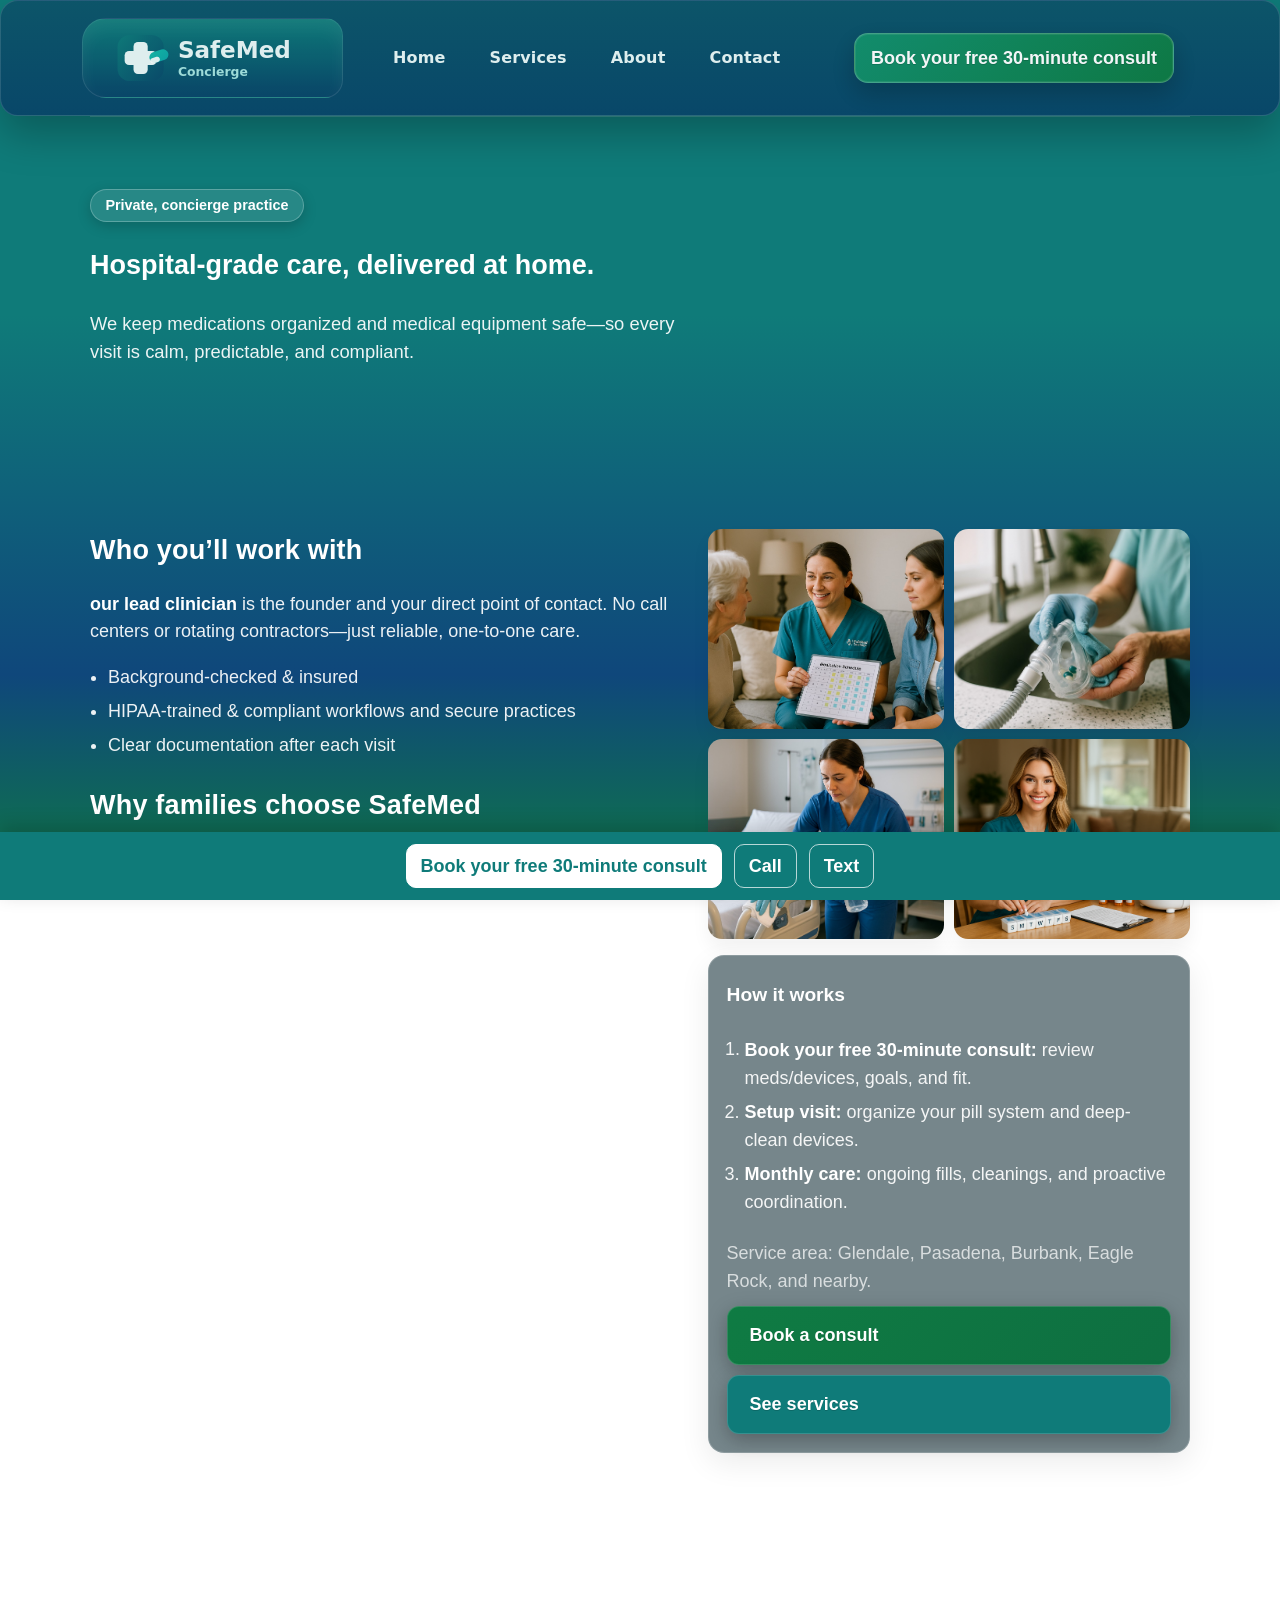
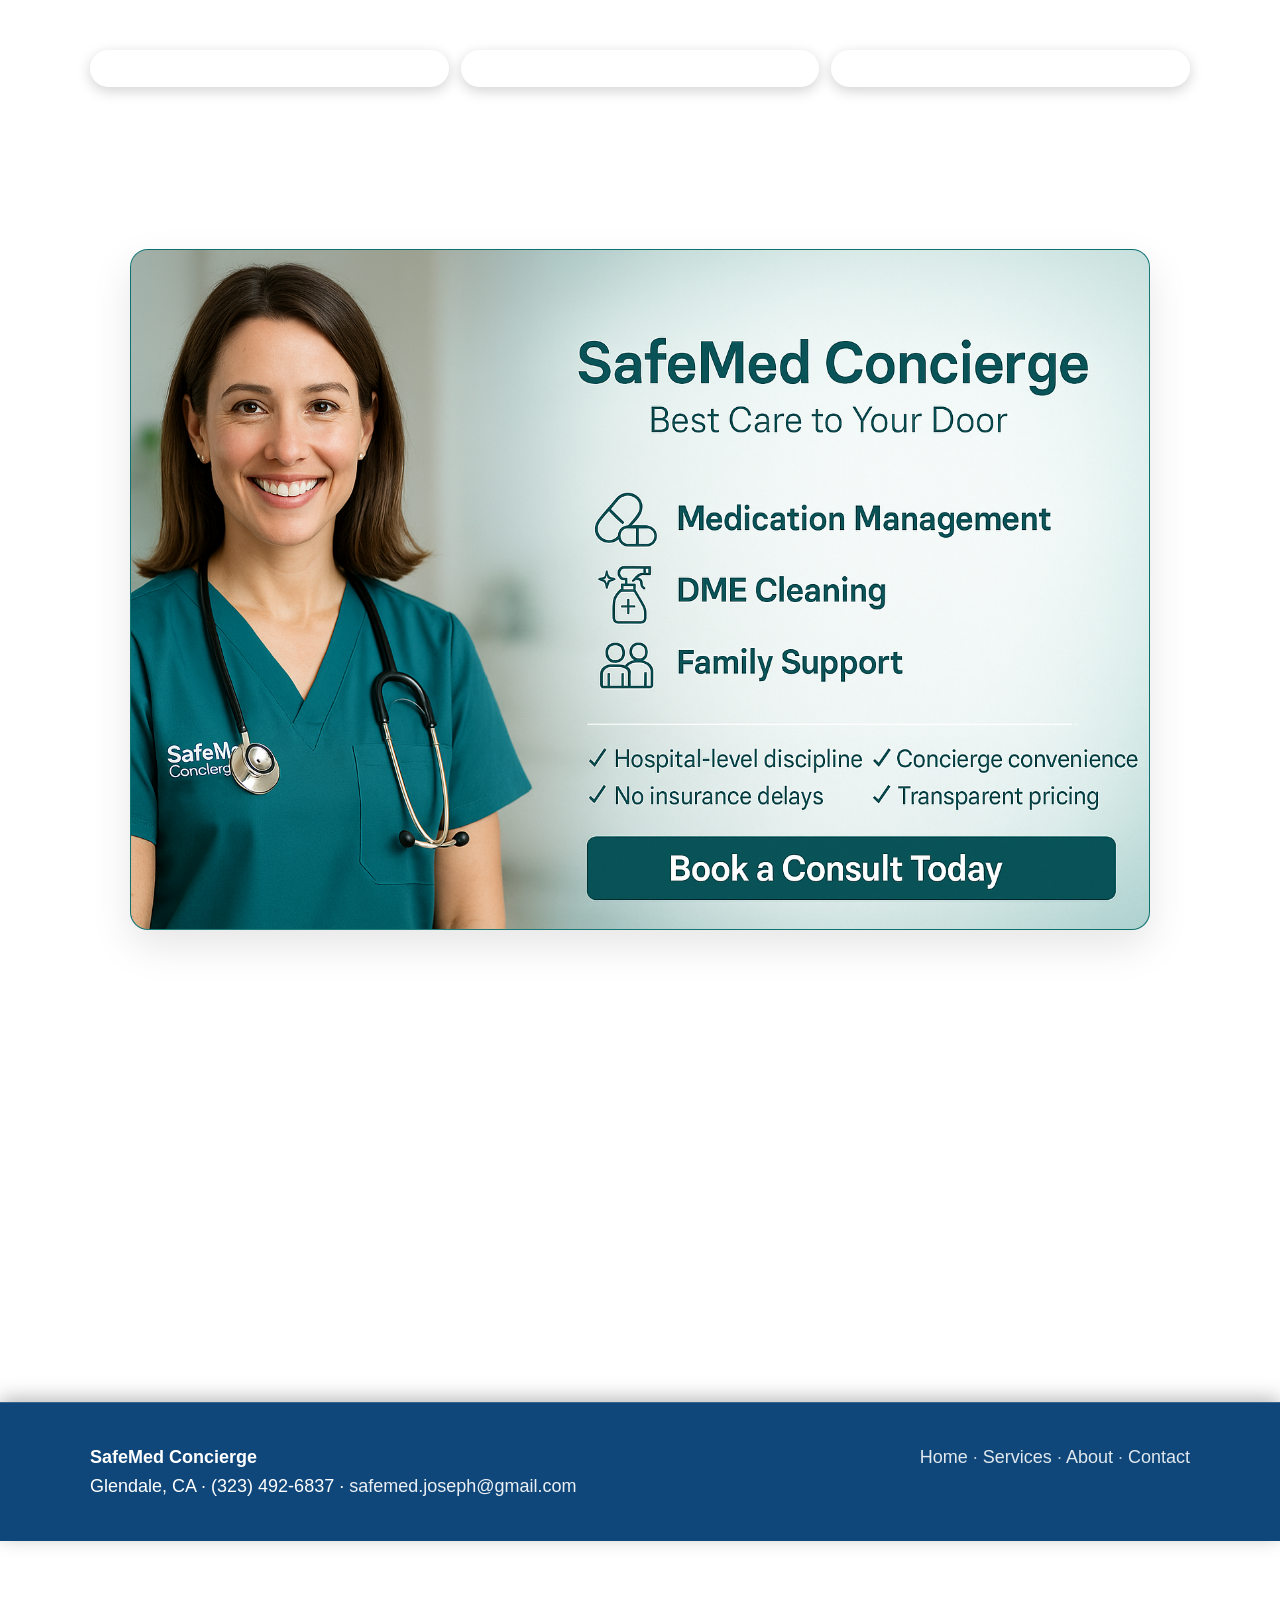
==== commit 32ea4946: "Add files via upload" ====
--- a/about.html
+++ b/about.html
@@ -152,6 +152,36 @@
 });
 </script>
 </footer>
+<script>
+(function(){
+  function postEvent(name, params){
+    try{
+      if (window.gtag){ window.gtag('event', name, params || {event_category:'engagement'}); }
+      if (window.dataLayer){ window.dataLayer.push(Object.assign({event:name}, params||{})); }
+    }catch(e){}
+  }
+  function bind(){
+    document.querySelectorAll('[data-ga]').forEach(function(el){
+      el.addEventListener('click', function(){
+        var name = el.getAttribute('data-ga') || 'click';
+        postEvent(name, {label: (el.getAttribute('href')||'') || (el.textContent||'').trim()});
+      }, {passive:true});
+    });
+    document.querySelectorAll('a[href^="tel:"]').forEach(function(el){
+      el.addEventListener('click', function(){ postEvent('call_click', {label: el.getAttribute('href')}); }, {passive:true});
+    });
+    document.querySelectorAll('a[href^="sms:"],a[href^="smsto:"]').forEach(function(el){
+      el.addEventListener('click', function(){ postEvent('sms_click', {label: el.getAttribute('href')}); }, {passive:true});
+    });
+    document.querySelectorAll('a[href*="calendly.com"]').forEach(function(el){
+      el.addEventListener('click', function(){ postEvent('calendly_open', {label: el.getAttribute('href')}); }, {passive:true});
+    });
+    var cal = document.querySelector('.calendly-inline-widget iframe');
+    if(cal){ cal.addEventListener('load', function(){ postEvent('calendly_loaded'); }, {once:true}); }
+  }
+  if(document.readyState === 'loading'){ document.addEventListener('DOMContentLoaded', bind); } else { bind(); }
+})();
+</script>
 <!-- Auto-highlight active nav (works on every page) -->
 <script>
     (function() {
--- a/styles.css
+++ b/styles.css
@@ -456,3 +456,15 @@
   .sticky-cta a.primary{flex:1 1 100%}
   .sticky-cta a:not(.primary){flex:1 1 calc(50% - 6px)}
 }
+
+
+/* --- Sticky CTA visibility hotfix --- */
+.sticky-cta a.primary{background:#ffffff !important;color:#0F7B79 !important;border-color:#ffffff !important}
+.sticky-cta a{background:transparent !important;color:#ffffff !important}
+.sticky-cta a *, .sticky-cta a.primary *{color:inherit !important}
+
+/* Header CTA breathability */
+.header .btn, .header a[role="button"]{ padding:10px 14px; line-height:1.2; white-space:nowrap; }
+@media (max-width:380px){ .header .btn, .header a[role="button"]{ font-size:0.95rem; } }
+/* Sticky CTA focus visibility */
+.sticky-cta a:focus{ outline:2px solid #ffffff; outline-offset:2px; }
